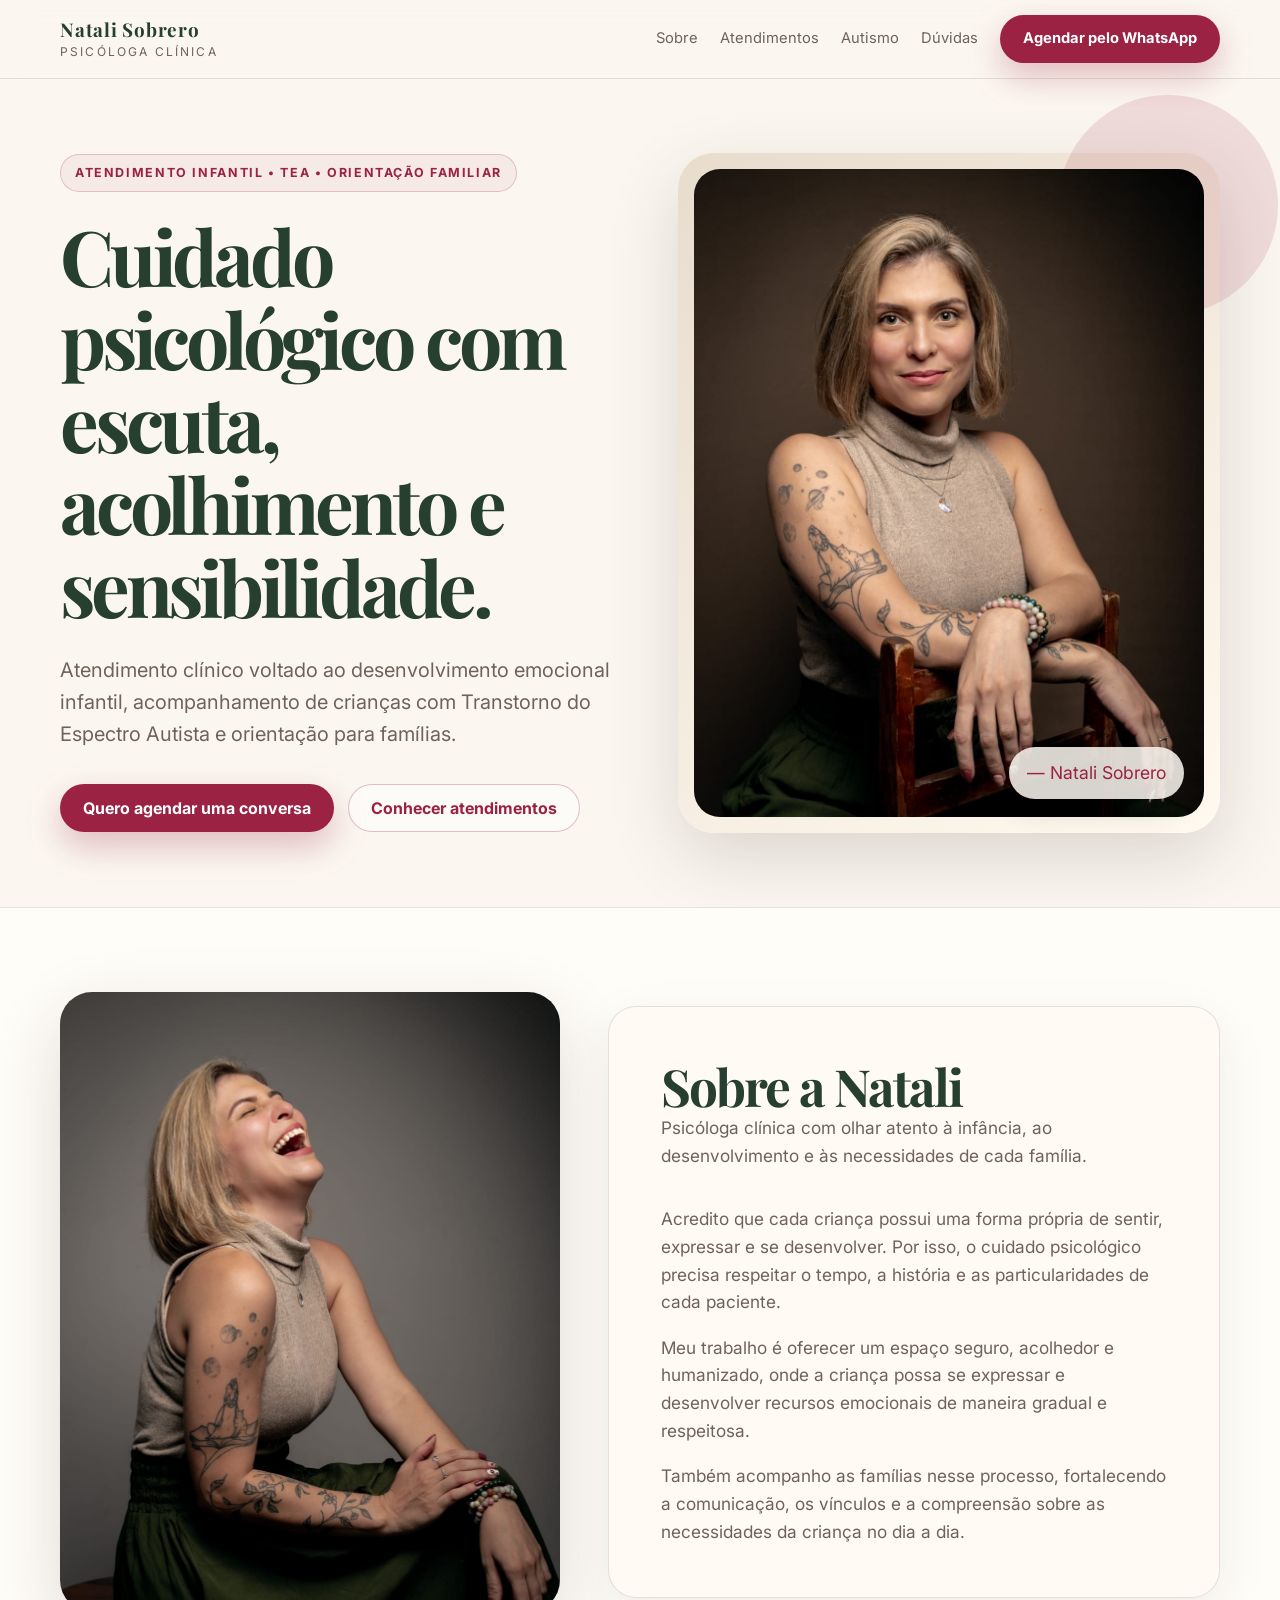
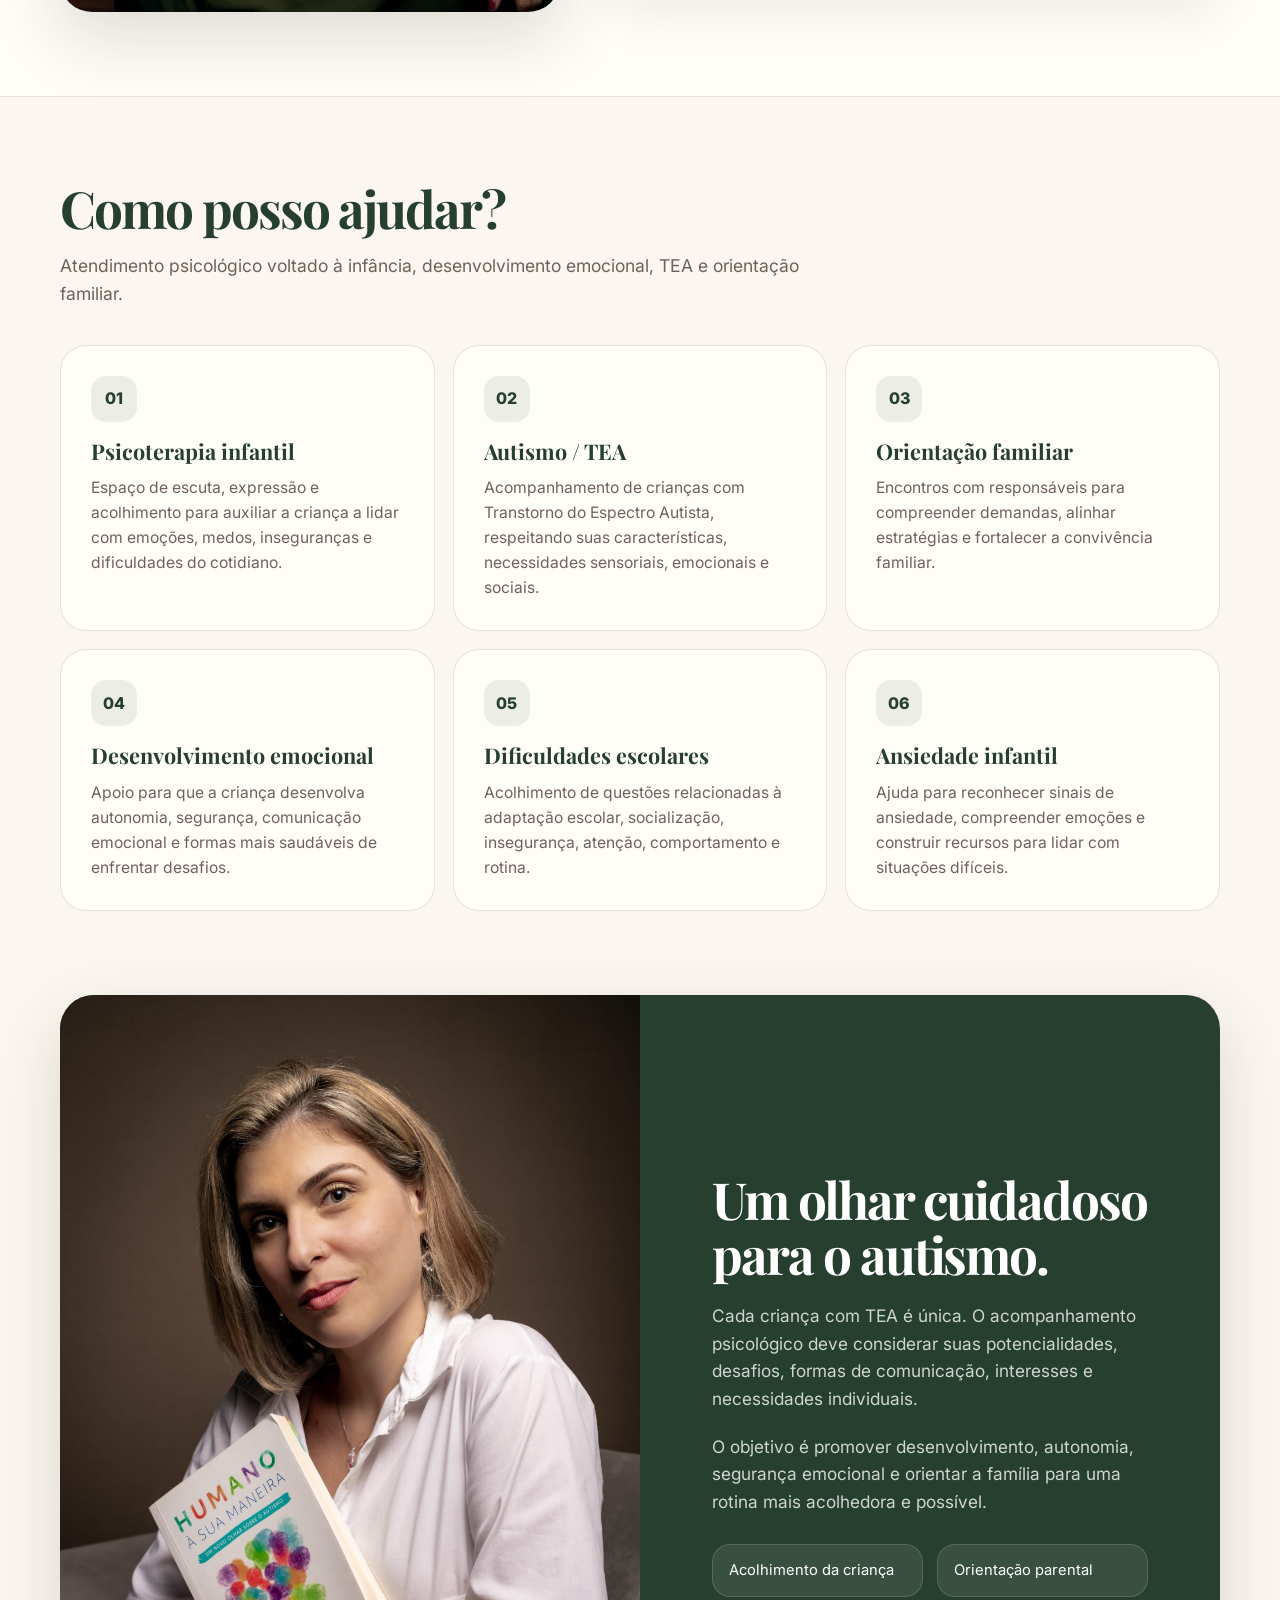
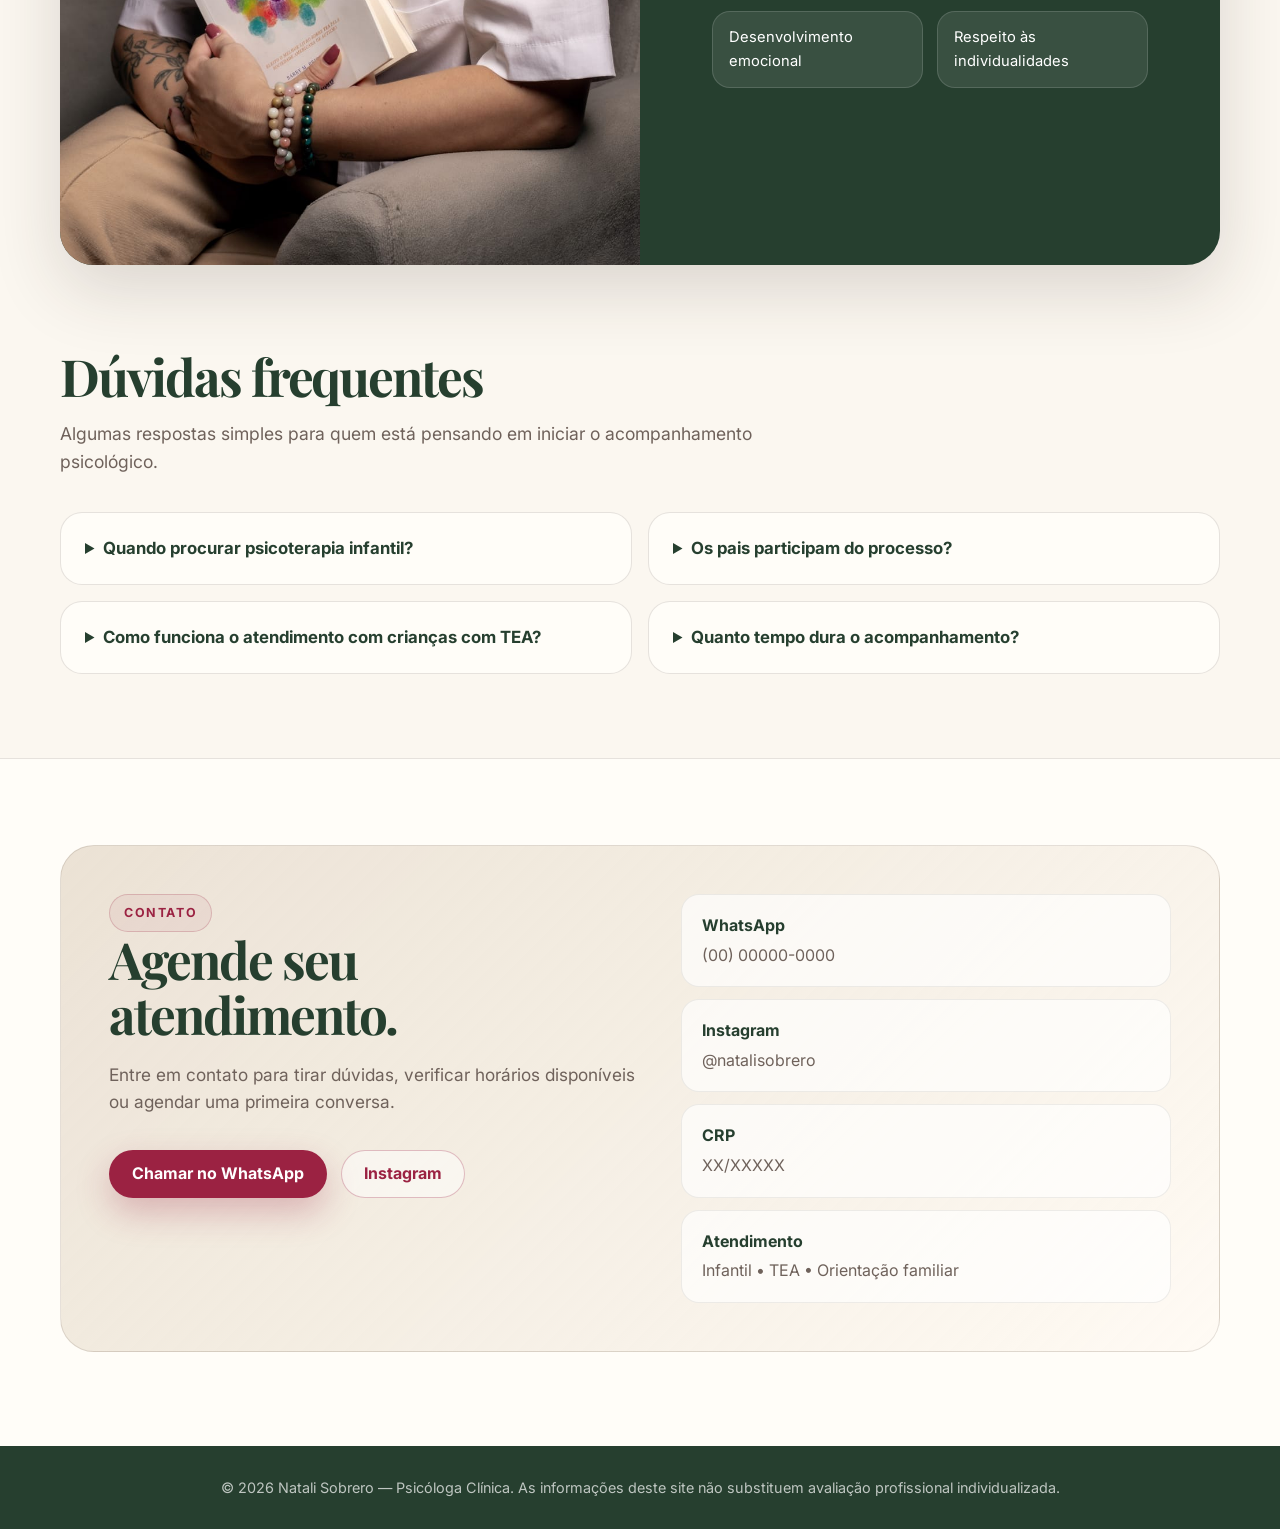
==== index.html @ 7ad9ef3b "Primeira versão do site Natali" ====
<!DOCTYPE html>
<html lang="pt-BR">
<head>
  <meta charset="UTF-8" />
  <meta name="viewport" content="width=device-width, initial-scale=1.0" />
  <meta name="description" content="Natali Sobrero, psicóloga clínica com atendimento infantil, acolhimento a crianças com TEA e orientação familiar." />
  <title>Natali Sobrero | Psicóloga Clínica</title>
  <link rel="preconnect" href="https://fonts.googleapis.com">
  <link rel="preconnect" href="https://fonts.gstatic.com" crossorigin>
  <link href="https://fonts.googleapis.com/css2?family=Playfair+Display:wght@600;700&family=Inter:wght@400;500;600;700&display=swap" rel="stylesheet">
  <style>
    :root {
      --bg: #fbf7f0;
      --paper: #fffaf3;
      --text: #30251f;
      --muted: #6f625b;
      --green: #263f2f;
      --green-2: #3f6049;
      --sand: #ded0bd;
      --rose: #9b2242;
      --rose-dark: #78172f;
      --line: rgba(48, 37, 31, 0.12);
      --shadow: 0 24px 70px rgba(48, 37, 31, 0.16);
      --radius: 28px;
      --max: 1160px;
    }

    * {
      box-sizing: border-box;
    }

    html {
      scroll-behavior: smooth;
    }

    body {
      margin: 0;
      font-family:'Inter',-apple-system,BlinkMacSystemFont,'Segoe UI',Roboto,'Helvetica Neue',Arial,sans-serif;
      background: var(--bg);
      color: var(--text);
      line-height: 1.6;
    }

    a {
      color: inherit;
      text-decoration: none;
    }

    h1,h2,h3,.brand strong{
      font-family:'Playfair Display', Georgia, serif;
    }

    img {
      display: block;
      max-width: 100%;
    }

    .container {
      width: min(var(--max), calc(100% - 40px));
      margin: 0 auto;
    }

    .topbar {
      position: sticky;
      top: 0;
      z-index: 50;
      background: rgba(251, 247, 240, 0.88);
      backdrop-filter: blur(16px);
      border-bottom: 1px solid var(--line);
    }

    .nav {
      height: 78px;
      display: flex;
      align-items: center;
      justify-content: space-between;
      gap: 24px;
    }

    .brand {
      display: flex;
      flex-direction: column;
      line-height: 1.1;
    }

    .brand strong {
      font-size: 1.18rem;
      letter-spacing: 0.04em;
      color: var(--green);
    }

    .brand span {
      margin-top: 5px;
      font-family: inherit;
      font-size: 0.75rem;
      text-transform: uppercase;
      letter-spacing: 0.18em;
      color: var(--muted);
    }

    .menu {
      display: flex;
      align-items: center;
      gap: 22px;
      font-family: inherit;
      font-size: 0.92rem;
      color: var(--muted);
    }

    .menu a:hover {
      color: var(--rose);
    }

    .btn {
      display: inline-flex;
      align-items: center;
      justify-content: center;
      gap: 10px;
      min-height: 48px;
      padding: 0 22px;
      border-radius: 999px;
      border: 1px solid transparent;
      font-family: inherit;
      font-weight: 700;
      cursor: pointer;
      transition: 0.2s ease;
    }

    .btn-primary {
      background: var(--rose);
      color: #fff;
      box-shadow: 0 14px 34px rgba(155, 34, 66, 0.28);
    }

    .btn-primary:hover {
      background: var(--rose-dark);
      transform: translateY(-1px);
    }

    .btn-outline {
      border-color: rgba(155, 34, 66, 0.28);
      color: var(--rose);
      background: rgba(255, 255, 255, 0.48);
    }

    .hero {
      padding: 74px 0 74px;
      overflow: hidden;
    }

    .hero-grid {
      display: grid;
      grid-template-columns: 1.02fr 0.98fr;
      align-items: center;
      gap: 54px;
    }

    .eyebrow {
      display: inline-flex;
      padding: 8px 14px;
      border: 1px solid rgba(155, 34, 66, 0.22);
      border-radius: 999px;
      background: rgba(155, 34, 66, 0.06);
      color: var(--rose);
      font-family: inherit;
      font-size: 0.78rem;
      font-weight: 700;
      letter-spacing: 0.13em;
      text-transform: uppercase;
    }

    h1, h2, h3 {
      margin: 0;
      line-height: 1.08;
      color: var(--green);
    }

    h1 {
      margin-top: 22px;
      font-size: clamp(2.6rem, 6vw, 5.6rem);
      letter-spacing: -0.055em;
    }

    .hero p {
      margin: 26px 0 0;
      max-width: 610px;
      font-size: clamp(1.05rem, 2vw, 1.25rem);
      color: var(--muted);
    }

    .hero-actions {
      display: flex;
      flex-wrap: wrap;
      gap: 14px;
      margin-top: 34px;
    }

    .hero-card {
      position: relative;
      border-radius: 36px;
      background: linear-gradient(145deg, #e8dccd, #fff9ef);
      padding: 16px;
      box-shadow: var(--shadow);
    }

    .hero-card::before {
      content: '';
      position: absolute;
      width: 220px;
      height: 220px;
      right: -58px;
      top: -58px;
      border-radius: 50%;
      background: rgba(155, 34, 66, 0.13);
      z-index: 0;
    }

    .hero-card img {
      position: relative;
      z-index: 1;
      width: 100%;
      height: min(660px, 72vh);
      object-fit: cover;
      object-position: center 22%;
      border-radius: 26px;
    }

    .signature {
      position: absolute;
      z-index: 2;
      right: 36px;
      bottom: 34px;
      padding: 12px 18px;
      border-radius: 999px;
      background: rgba(251, 247, 240, 0.86);
      color: var(--rose);
      font-size: 1.1rem;
      box-shadow: 0 10px 28px rgba(0, 0, 0, 0.16);
    }

    section {
      padding: 84px 0;
    }

    .section-title {
      max-width: 760px;
      margin-bottom: 36px;
    }

    .section-title h2 {
      font-size: clamp(2rem, 4vw, 3.6rem);
      letter-spacing: -0.04em;
    }

    .section-title p {
      margin: 16px 0 0;
      color: var(--muted);
      font-size: 1.1rem;
    }

    .about {
      background: #fffdf8;
      border-top: 1px solid var(--line);
      border-bottom: 1px solid var(--line);
    }

    .about-grid {
      display: grid;
      grid-template-columns: 0.9fr 1.1fr;
      gap: 48px;
      align-items: center;
    }

    .about-photo {
      border-radius: 32px;
      overflow: hidden;
      box-shadow: var(--shadow);
    }

    .about-photo img {
      width: 100%;
      height: 620px;
      object-fit: cover;
      object-position: center 20%;
    }

    .text-card {
      background: var(--paper);
      border: 1px solid var(--line);
      border-radius: var(--radius);
      padding: clamp(28px, 5vw, 52px);
      box-shadow: 0 16px 50px rgba(48, 37, 31, 0.08);
    }

    .text-card p {
      margin: 0 0 18px;
      color: var(--muted);
      font-size: 1.08rem;
    }

    .text-card p:last-child {
      margin-bottom: 0;
    }

    .services-grid {
      display: grid;
      grid-template-columns: repeat(3, 1fr);
      gap: 18px;
    }

    .service-card {
      padding: 30px;
      border-radius: 26px;
      background: #fffdf8;
      border: 1px solid var(--line);
      transition: 0.2s ease;
    }

    .service-card:hover {
      transform: translateY(-4px);
      box-shadow: 0 18px 40px rgba(48, 37, 31, 0.10);
    }

    .service-card .icon {
      width: 46px;
      height: 46px;
      border-radius: 15px;
      display: grid;
      place-items: center;
      background: rgba(63, 96, 73, 0.10);
      color: var(--green);
      font-family: inherit;
      font-weight: 800;
      margin-bottom: 18px;
    }

    .service-card h3 {
      font-size: 1.35rem;
      margin-bottom: 12px;
    }

    .service-card p {
      margin: 0;
      color: var(--muted);
      font-size: 0.98rem;
    }

    .banner {
      padding: 0;
    }

    .banner-inner {
      display: grid;
      grid-template-columns: 1fr 1fr;
      min-height: 560px;
      border-radius: 34px;
      overflow: hidden;
      background: var(--green);
      color: #fff;
      box-shadow: var(--shadow);
    }

    .banner-img img {
      width: 100%;
      height: 100%;
      object-fit: cover;
      object-position: center;
    }

    .banner-content {
      padding: clamp(34px, 6vw, 72px);
      display: flex;
      flex-direction: column;
      justify-content: center;
    }

    .banner-content h2 {
      color: #fff;
      font-size: clamp(2rem, 4vw, 3.3rem);
      letter-spacing: -0.04em;
    }

    .banner-content p {
      margin: 20px 0 0;
      color: rgba(255, 255, 255, 0.78);
      font-size: 1.08rem;
    }

    .topics {
      display: grid;
      grid-template-columns: repeat(2, 1fr);
      gap: 14px;
      margin-top: 28px;
    }

    .topic {
      padding: 14px 16px;
      border-radius: 18px;
      background: rgba(255, 255, 255, 0.09);
      border: 1px solid rgba(255, 255, 255, 0.14);
      font-family: inherit;
      font-size: 0.92rem;
    }

    .faq-grid {
      display: grid;
      grid-template-columns: repeat(2, 1fr);
      gap: 16px;
    }

    details {
      background: #fffdf8;
      border: 1px solid var(--line);
      border-radius: 22px;
      padding: 22px 24px;
    }

    summary {
      cursor: pointer;
      font-weight: 700;
      color: var(--green);
      font-size: 1.05rem;
    }

    details p {
      margin: 14px 0 0;
      color: var(--muted);
    }

    .contact {
      padding: 86px 0 94px;
      background: #fffdf8;
      border-top: 1px solid var(--line);
    }

    .contact-box {
      display: grid;
      grid-template-columns: 1fr 0.9fr;
      gap: 28px;
      align-items: stretch;
      padding: clamp(26px, 5vw, 48px);
      border-radius: 34px;
      background: linear-gradient(135deg, rgba(222, 208, 189, 0.6), rgba(255, 250, 243, 0.9));
      border: 1px solid var(--line);
    }

    .contact-box h2 {
      font-size: clamp(2rem, 4vw, 3.4rem);
      letter-spacing: -0.04em;
    }

    .contact-box p {
      margin: 18px 0 0;
      color: var(--muted);
      font-size: 1.08rem;
    }

    .contact-info {
      display: grid;
      gap: 12px;
      align-content: center;
    }

    .info-line {
      padding: 18px 20px;
      border-radius: 18px;
      background: rgba(255, 255, 255, 0.65);
      border: 1px solid rgba(48, 37, 31, 0.08);
      font-family: inherit;
      color: var(--muted);
    }

    .info-line strong {
      display: block;
      color: var(--green);
      margin-bottom: 4px;
    }

    footer {
      padding: 30px 0;
      background: var(--green);
      color: rgba(255, 255, 255, 0.7);
      font-family: inherit;
      font-size: 0.9rem;
      text-align: center;
    }

    .mobile-toggle {
      display: none;
      width: 44px;
      height: 44px;
      border-radius: 14px;
      border: 1px solid var(--line);
      background: #fffdf8;
      color: var(--green);
      font-size: 1.4rem;
    }

    @media (max-width: 920px) {
      .mobile-toggle {
        display: inline-grid;
        place-items: center;
      }

      .menu {
        position: absolute;
        left: 20px;
        right: 20px;
        top: 88px;
        display: none;
        flex-direction: column;
        align-items: stretch;
        padding: 18px;
        border-radius: 22px;
        background: #fffdf8;
        box-shadow: var(--shadow);
        border: 1px solid var(--line);
      }

      .menu.open {
        display: flex;
      }

      .hero-grid,
      .about-grid,
      .banner-inner,
      .contact-box {
        grid-template-columns: 1fr;
      }

      .hero {
        padding-top: 46px;
      }

      .hero-card img,
      .about-photo img {
        height: auto;
        max-height: none;
      }

      .services-grid {
        grid-template-columns: 1fr 1fr;
      }
    }

    @media (max-width: 640px) {
      .container {
        width: min(100% - 28px, var(--max));
      }

      .nav {
        height: 70px;
      }

      .brand strong {
        font-size: 1rem;
      }

      .hero-actions,
      .btn {
        width: 100%;
      }

      .services-grid,
      .faq-grid,
      .topics {
        grid-template-columns: 1fr;
      }

      section {
        padding: 62px 0;
      }

      .signature {
        right: 20px;
        bottom: 20px;
        font-size: 0.95rem;
      }
    }
  </style>
</head>
<body>
  <header class="topbar">
    <div class="container nav">
      <a href="#inicio" class="brand" aria-label="Página inicial">
        <strong>Natali Sobrero</strong>
        <span>Psicóloga Clínica</span>
      </a>

      <button class="mobile-toggle" type="button" aria-label="Abrir menu" onclick="toggleMenu()">☰</button>

      <nav class="menu" id="menu">
        <a href="#sobre">Sobre</a>
        <a href="#atendimentos">Atendimentos</a>
        <a href="#autismo">Autismo</a>
        <a href="#duvidas">Dúvidas</a>
        <a class="btn btn-primary" href="https://wa.me/5500000000000" target="_blank" rel="noopener">Agendar pelo WhatsApp</a>
      </nav>
    </div>
  </header>

  <main id="inicio">
    <section class="hero">
      <div class="container hero-grid">
        <div>
          <span class="eyebrow">Atendimento infantil • TEA • Orientação familiar</span>
          <h1>Cuidado psicológico com escuta, acolhimento e sensibilidade.</h1>
          <p>
            Atendimento clínico voltado ao desenvolvimento emocional infantil, acompanhamento de crianças com Transtorno do Espectro Autista e orientação para famílias.
          </p>
          <div class="hero-actions">
            <a class="btn btn-primary" href="https://wa.me/5500000000000" target="_blank" rel="noopener">Quero agendar uma conversa</a>
            <a class="btn btn-outline" href="#atendimentos">Conhecer atendimentos</a>
          </div>
        </div>

        <div class="hero-card">
          <img src="assets/natali-principal.jpeg" alt="Psicóloga Natali Sobrero" />
          <div class="signature">— Natali Sobrero</div>
        </div>
      </div>
    </section>

    <section class="about" id="sobre">
      <div class="container about-grid">
        <div class="about-photo">
          <img src="assets/natali-sorrindo.jpeg" alt="Natali Sobrero em ensaio profissional" />
        </div>

        <div class="text-card">
          <div class="section-title">
            <h2>Sobre a Natali</h2>
            <p>Psicóloga clínica com olhar atento à infância, ao desenvolvimento e às necessidades de cada família.</p>
          </div>
          <p>
            Acredito que cada criança possui uma forma própria de sentir, expressar e se desenvolver. Por isso, o cuidado psicológico precisa respeitar o tempo, a história e as particularidades de cada paciente.
          </p>
          <p>
            Meu trabalho é oferecer um espaço seguro, acolhedor e humanizado, onde a criança possa se expressar e desenvolver recursos emocionais de maneira gradual e respeitosa.
          </p>
          <p>
            Também acompanho as famílias nesse processo, fortalecendo a comunicação, os vínculos e a compreensão sobre as necessidades da criança no dia a dia.
          </p>
        </div>
      </div>
    </section>

    <section id="atendimentos">
      <div class="container">
        <div class="section-title">
          <h2>Como posso ajudar?</h2>
          <p>Atendimento psicológico voltado à infância, desenvolvimento emocional, TEA e orientação familiar.</p>
        </div>

        <div class="services-grid">
          <article class="service-card">
            <div class="icon">01</div>
            <h3>Psicoterapia infantil</h3>
            <p>Espaço de escuta, expressão e acolhimento para auxiliar a criança a lidar com emoções, medos, inseguranças e dificuldades do cotidiano.</p>
          </article>

          <article class="service-card">
            <div class="icon">02</div>
            <h3>Autismo / TEA</h3>
            <p>Acompanhamento de crianças com Transtorno do Espectro Autista, respeitando suas características, necessidades sensoriais, emocionais e sociais.</p>
          </article>

          <article class="service-card">
            <div class="icon">03</div>
            <h3>Orientação familiar</h3>
            <p>Encontros com responsáveis para compreender demandas, alinhar estratégias e fortalecer a convivência familiar.</p>
          </article>

          <article class="service-card">
            <div class="icon">04</div>
            <h3>Desenvolvimento emocional</h3>
            <p>Apoio para que a criança desenvolva autonomia, segurança, comunicação emocional e formas mais saudáveis de enfrentar desafios.</p>
          </article>

          <article class="service-card">
            <div class="icon">05</div>
            <h3>Dificuldades escolares</h3>
            <p>Acolhimento de questões relacionadas à adaptação escolar, socialização, insegurança, atenção, comportamento e rotina.</p>
          </article>

          <article class="service-card">
            <div class="icon">06</div>
            <h3>Ansiedade infantil</h3>
            <p>Ajuda para reconhecer sinais de ansiedade, compreender emoções e construir recursos para lidar com situações difíceis.</p>
          </article>
        </div>
      </div>
    </section>

    <section class="banner" id="autismo">
      <div class="container">
        <div class="banner-inner">
          <div class="banner-img">
            <img src="assets/natali-autismo.jpeg" alt="Natali Sobrero com livro sobre autismo" />
          </div>
          <div class="banner-content">
            <h2>Um olhar cuidadoso para o autismo.</h2>
            <p>
              Cada criança com TEA é única. O acompanhamento psicológico deve considerar suas potencialidades, desafios, formas de comunicação, interesses e necessidades individuais.
            </p>
            <p>
              O objetivo é promover desenvolvimento, autonomia, segurança emocional e orientar a família para uma rotina mais acolhedora e possível.
            </p>
            <div class="topics">
              <div class="topic">Acolhimento da criança</div>
              <div class="topic">Orientação parental</div>
              <div class="topic">Desenvolvimento emocional</div>
              <div class="topic">Respeito às individualidades</div>
            </div>
          </div>
        </div>
      </div>
    </section>

    <section id="duvidas">
      <div class="container">
        <div class="section-title">
          <h2>Dúvidas frequentes</h2>
          <p>Algumas respostas simples para quem está pensando em iniciar o acompanhamento psicológico.</p>
        </div>

        <div class="faq-grid">
          <details>
            <summary>Quando procurar psicoterapia infantil?</summary>
            <p>Quando a criança apresenta sofrimento emocional, mudanças importantes de comportamento, dificuldades de adaptação, ansiedade, insegurança, problemas escolares ou desafios na socialização.</p>
          </details>

          <details>
            <summary>Os pais participam do processo?</summary>
            <p>Sim. No atendimento infantil, a orientação aos responsáveis é parte importante do processo, pois ajuda a compreender melhor a criança e alinhar estratégias para o dia a dia.</p>
          </details>

          <details>
            <summary>Como funciona o atendimento com crianças com TEA?</summary>
            <p>O acompanhamento considera as características de cada criança, buscando acolher suas necessidades, favorecer o desenvolvimento e orientar a família de forma respeitosa.</p>
          </details>

          <details>
            <summary>Quanto tempo dura o acompanhamento?</summary>
            <p>Depende da demanda, da idade da criança, dos objetivos terapêuticos e da evolução ao longo do processo. Essa avaliação é feita de forma individualizada.</p>
          </details>
        </div>
      </div>
    </section>

    <section class="contact" id="contato">
      <div class="container contact-box">
        <div>
          <span class="eyebrow">Contato</span>
          <h2>Agende seu atendimento.</h2>
          <p>
            Entre em contato para tirar dúvidas, verificar horários disponíveis ou agendar uma primeira conversa.
          </p>
          <div class="hero-actions">
            <a class="btn btn-primary" href="https://wa.me/5500000000000" target="_blank" rel="noopener">Chamar no WhatsApp</a>
            <a class="btn btn-outline" href="https://www.instagram.com/" target="_blank" rel="noopener">Instagram</a>
          </div>
        </div>

        <div class="contact-info">
          <div class="info-line">
            <strong>WhatsApp</strong>
            (00) 00000-0000
          </div>
          <div class="info-line">
            <strong>Instagram</strong>
            @natalisobrero
          </div>
          <div class="info-line">
            <strong>CRP</strong>
            XX/XXXXX
          </div>
          <div class="info-line">
            <strong>Atendimento</strong>
            Infantil • TEA • Orientação familiar
          </div>
        </div>
      </div>
    </section>
  </main>

  <footer>
    <div class="container">
      © <span id="year"></span> Natali Sobrero — Psicóloga Clínica. As informações deste site não substituem avaliação profissional individualizada.
    </div>
  </footer>

  <script>
    function toggleMenu() {
      document.getElementById('menu').classList.toggle('open');
    }

    document.getElementById('year').textContent = new Date().getFullYear();
  </script>
</body>
</html>
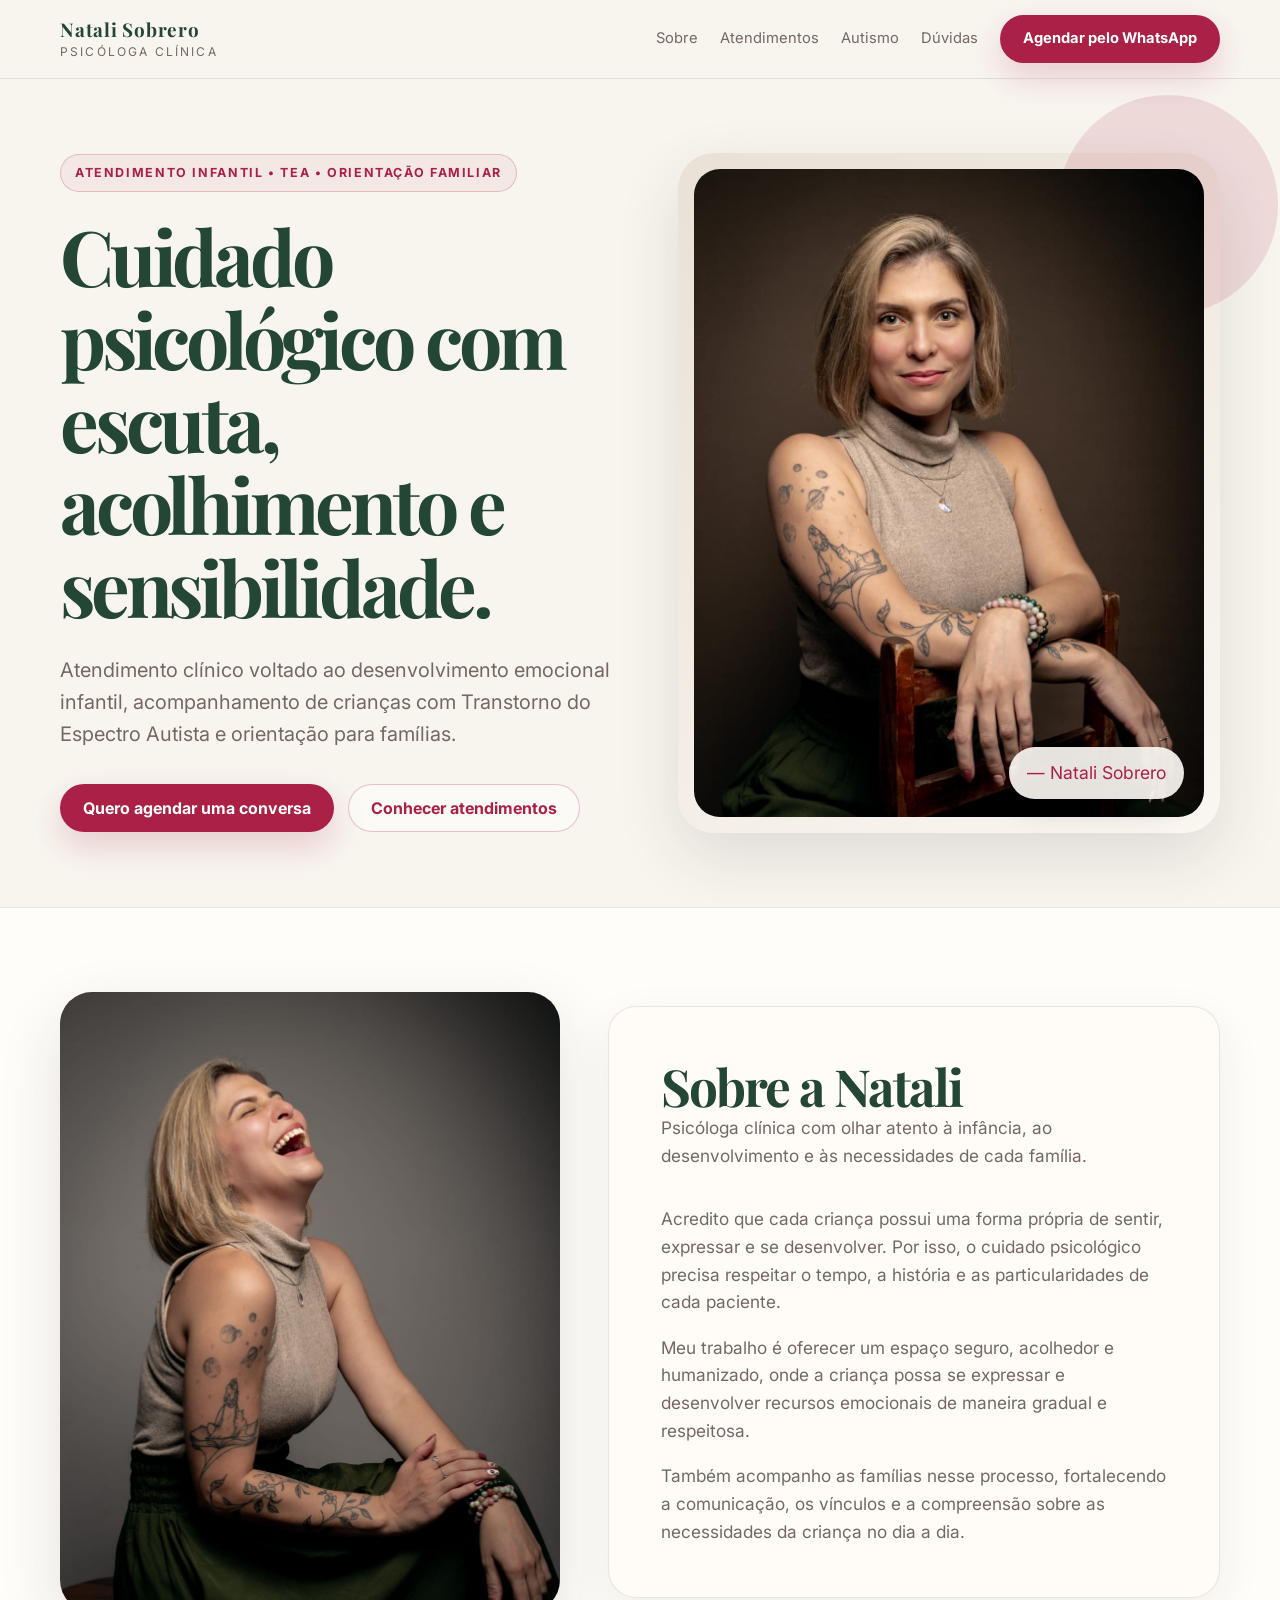
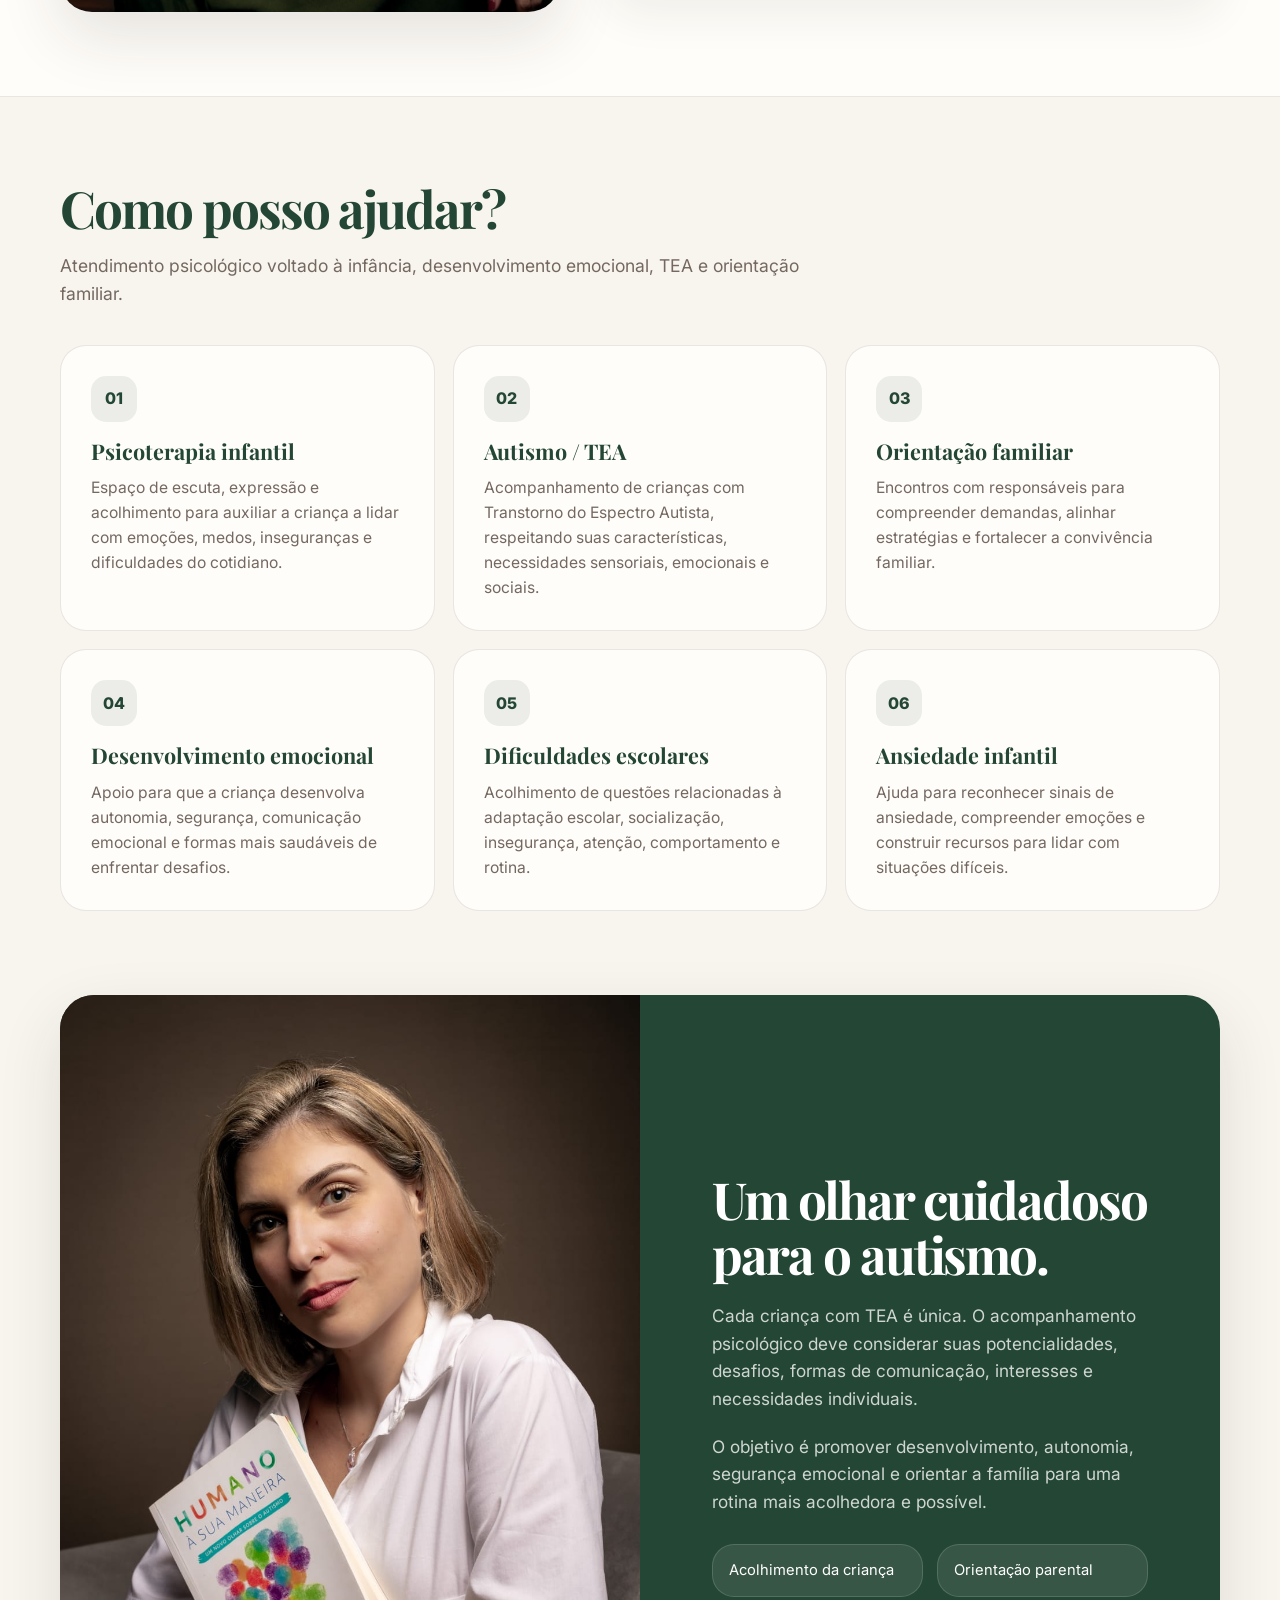
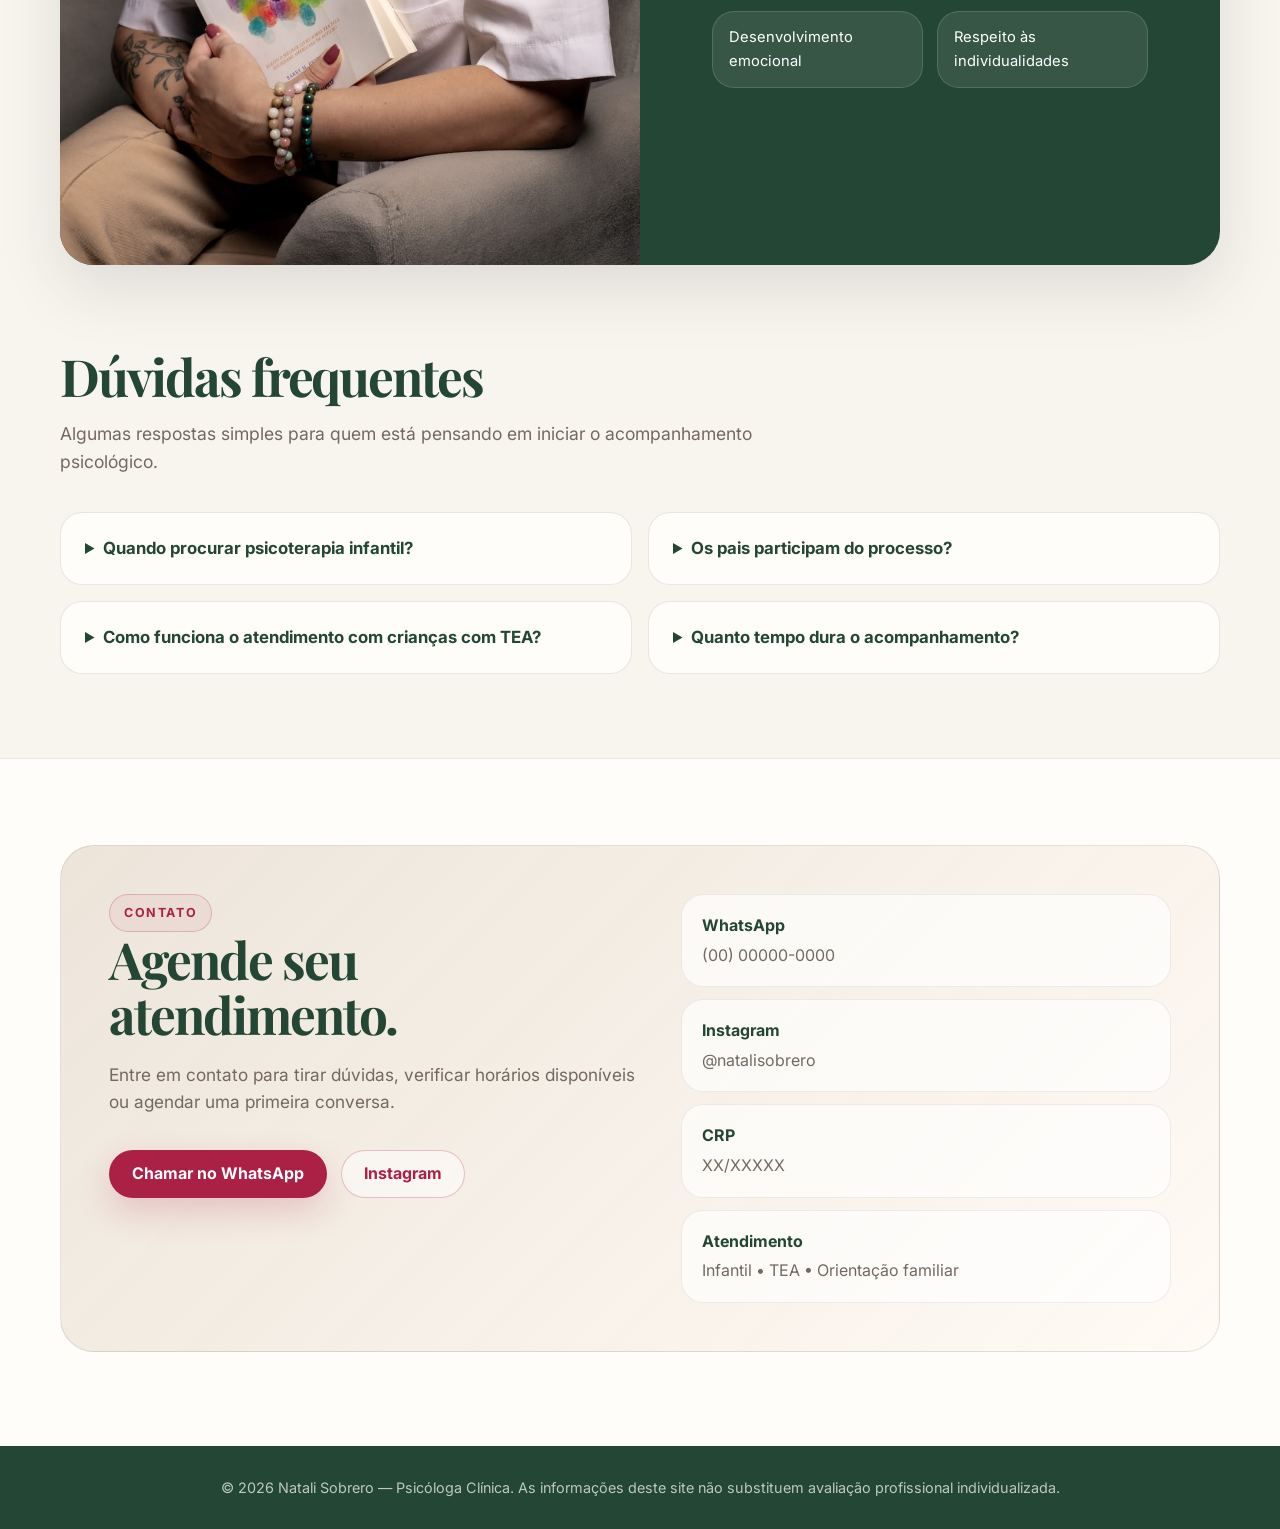
==== commit a6b01027: "..." ====
--- a/index.html
+++ b/index.html
@@ -10,17 +10,17 @@
   <link href="https://fonts.googleapis.com/css2?family=Playfair+Display:wght@600;700&family=Inter:wght@400;500;600;700&display=swap" rel="stylesheet">
   <style>
     :root {
-      --bg: #fbf7f0;
-      --paper: #fffaf3;
-      --text: #30251f;
-      --muted: #6f625b;
-      --green: #263f2f;
-      --green-2: #3f6049;
-      --sand: #ded0bd;
-      --rose: #9b2242;
-      --rose-dark: #78172f;
-      --line: rgba(48, 37, 31, 0.12);
-      --shadow: 0 24px 70px rgba(48, 37, 31, 0.16);
+      --bg: #F8F5EF;
+      --paper: #FFFCF8;
+      --text: #2E2926;
+      --muted: #746861;
+      --green: #244634;
+      --green-2: #667D6B;
+      --sand: #E6DDD1;
+      --rose: #AA2145;
+      --rose-dark: #861A37;
+      --line: rgba(46, 41, 38, 0.11);
+      --shadow: 0 24px 64px rgba(42, 36, 32, 0.12);
       --radius: 28px;
       --max: 1160px;
     }
@@ -33,7 +33,15 @@
       scroll-behavior: smooth;
     }
 
+::selection {
+      background: rgba(170, 33, 69, 0.18);
+      color: var(--green);
+    }
+
     body {
+      background-image:
+        radial-gradient(circle at 91% 13%, rgba(170, 33, 69, 0.065), transparent 24%),
+        radial-gradient(circle at 7% 72%, rgba(36, 70, 52, 0.045), transparent 28%);
       margin: 0;
       font-family:'Inter',-apple-system,BlinkMacSystemFont,'Segoe UI',Roboto,'Helvetica Neue',Arial,sans-serif;
       background: var(--bg);
@@ -64,7 +72,7 @@
       position: sticky;
       top: 0;
       z-index: 50;
-      background: rgba(251, 247, 240, 0.88);
+      background: rgba(248, 245, 239, 0.93);
       backdrop-filter: blur(16px);
       border-bottom: 1px solid var(--line);
     }
@@ -129,7 +137,7 @@
     .btn-primary {
       background: var(--rose);
       color: #fff;
-      box-shadow: 0 14px 34px rgba(155, 34, 66, 0.28);
+      box-shadow: 0 14px 34px rgba(170, 33, 69, 0.20);
     }
 
     .btn-primary:hover {
@@ -138,7 +146,7 @@
     }
 
     .btn-outline {
-      border-color: rgba(155, 34, 66, 0.28);
+      border-color: rgba(170, 33, 69, 0.26);
       color: var(--rose);
       background: rgba(255, 255, 255, 0.48);
     }
@@ -158,9 +166,9 @@
     .eyebrow {
       display: inline-flex;
       padding: 8px 14px;
-      border: 1px solid rgba(155, 34, 66, 0.22);
+      border: 1px solid rgba(170, 33, 69, 0.23);
       border-radius: 999px;
-      background: rgba(155, 34, 66, 0.06);
+      background: rgba(170, 33, 69, 0.06);
       color: var(--rose);
       font-family: inherit;
       font-size: 0.78rem;
@@ -198,7 +206,7 @@
     .hero-card {
       position: relative;
       border-radius: 36px;
-      background: linear-gradient(145deg, #e8dccd, #fff9ef);
+      background: linear-gradient(145deg, #E9E1D6, #FAF6F0);
       padding: 16px;
       box-shadow: var(--shadow);
     }
@@ -211,7 +219,7 @@
       right: -58px;
       top: -58px;
       border-radius: 50%;
-      background: rgba(155, 34, 66, 0.13);
+      background: rgba(170, 33, 69, 0.13);
       z-index: 0;
     }
 
@@ -232,7 +240,7 @@
       bottom: 34px;
       padding: 12px 18px;
       border-radius: 999px;
-      background: rgba(251, 247, 240, 0.86);
+      background: rgba(248, 245, 239, 0.93);
       color: var(--rose);
       font-size: 1.1rem;
       box-shadow: 0 10px 28px rgba(0, 0, 0, 0.16);
@@ -259,7 +267,7 @@
     }
 
     .about {
-      background: #fffdf8;
+      background: #FFFDF9;
       border-top: 1px solid var(--line);
       border-bottom: 1px solid var(--line);
     }
@@ -289,7 +297,7 @@
       border: 1px solid var(--line);
       border-radius: var(--radius);
       padding: clamp(28px, 5vw, 52px);
-      box-shadow: 0 16px 50px rgba(48, 37, 31, 0.08);
+      box-shadow: 0 16px 46px rgba(42, 36, 32, 0.07);
     }
 
     .text-card p {
@@ -311,14 +319,14 @@
     .service-card {
       padding: 30px;
       border-radius: 26px;
-      background: #fffdf8;
+      background: #FFFDF9;
       border: 1px solid var(--line);
       transition: 0.2s ease;
     }
 
     .service-card:hover {
       transform: translateY(-4px);
-      box-shadow: 0 18px 40px rgba(48, 37, 31, 0.10);
+      box-shadow: 0 18px 42px rgba(42, 36, 32, 0.10);
     }
 
     .service-card .icon {
@@ -327,7 +335,7 @@
       border-radius: 15px;
       display: grid;
       place-items: center;
-      background: rgba(63, 96, 73, 0.10);
+      background: rgba(102, 125, 107, 0.12);
       color: var(--green);
       font-family: inherit;
       font-weight: 800;
@@ -395,7 +403,7 @@
 
     .topic {
       padding: 14px 16px;
-      border-radius: 18px;
+      border-radius: 22px;
       background: rgba(255, 255, 255, 0.09);
       border: 1px solid rgba(255, 255, 255, 0.14);
       font-family: inherit;
@@ -409,7 +417,7 @@
     }
 
     details {
-      background: #fffdf8;
+      background: #FFFDF9;
       border: 1px solid var(--line);
       border-radius: 22px;
       padding: 22px 24px;
@@ -429,7 +437,7 @@
 
     .contact {
       padding: 86px 0 94px;
-      background: #fffdf8;
+      background: #FFFDF9;
       border-top: 1px solid var(--line);
     }
 
@@ -440,7 +448,7 @@
       align-items: stretch;
       padding: clamp(26px, 5vw, 48px);
       border-radius: 34px;
-      background: linear-gradient(135deg, rgba(222, 208, 189, 0.6), rgba(255, 250, 243, 0.9));
+      background: linear-gradient(135deg, rgba(235, 226, 214, 0.90), rgba(255, 250, 244, 0.95));
       border: 1px solid var(--line);
     }
 
@@ -463,9 +471,9 @@
 
     .info-line {
       padding: 18px 20px;
-      border-radius: 18px;
+      border-radius: 22px;
       background: rgba(255, 255, 255, 0.65);
-      border: 1px solid rgba(48, 37, 31, 0.08);
+      border: 1px solid rgba(46, 41, 38, 0.08);
       font-family: inherit;
       color: var(--muted);
     }
@@ -491,7 +499,7 @@
       height: 44px;
       border-radius: 14px;
       border: 1px solid var(--line);
-      background: #fffdf8;
+      background: #FFFDF9;
       color: var(--green);
       font-size: 1.4rem;
     }
@@ -512,7 +520,7 @@
         align-items: stretch;
         padding: 18px;
         border-radius: 22px;
-        background: #fffdf8;
+        background: #FFFDF9;
         box-shadow: var(--shadow);
         border: 1px solid var(--line);
       }
@@ -577,6 +585,16 @@
         font-size: 0.95rem;
       }
     }
+  
+    a, button {
+      transition: transform .22s ease, box-shadow .22s ease, background-color .22s ease, border-color .22s ease;
+    }
+
+    .btn-primary:hover,
+    .cta:hover {
+      transform: translateY(-2px);
+    }
+
   </style>
 </head>
 <body>
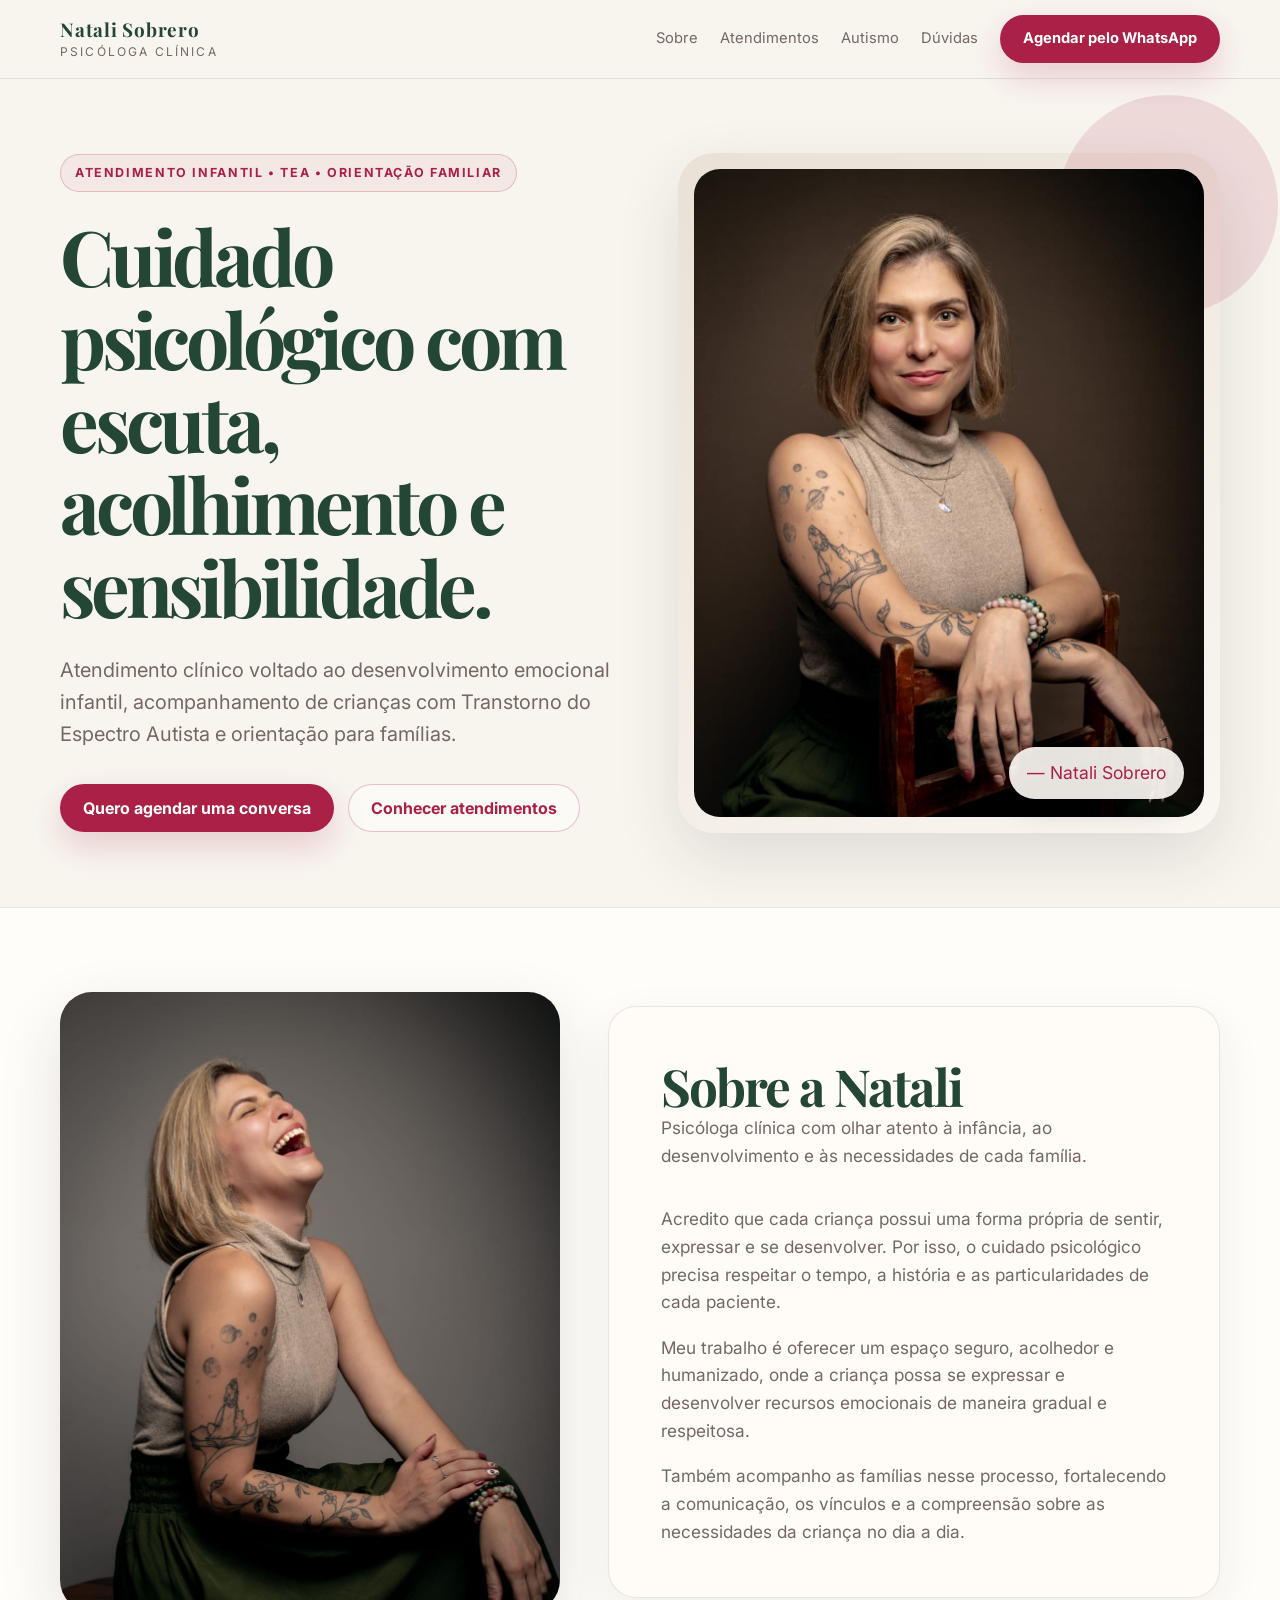
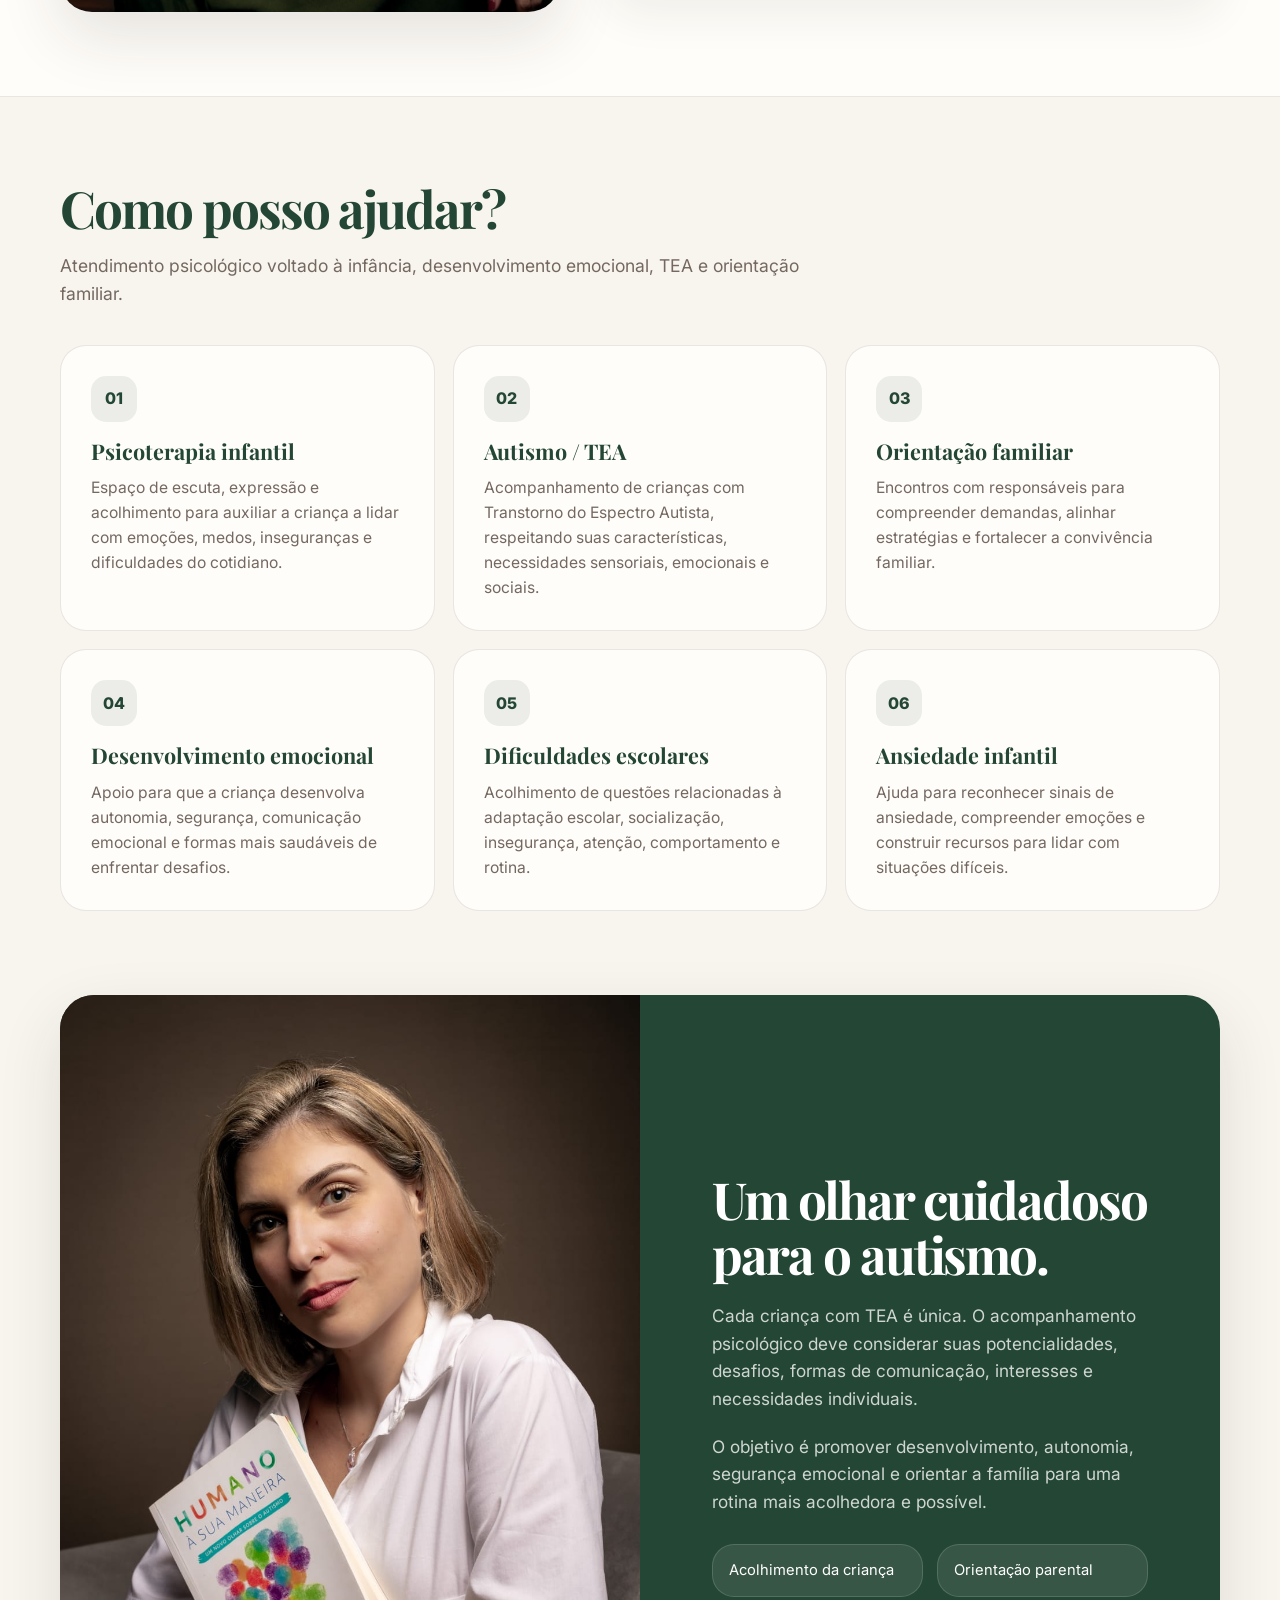
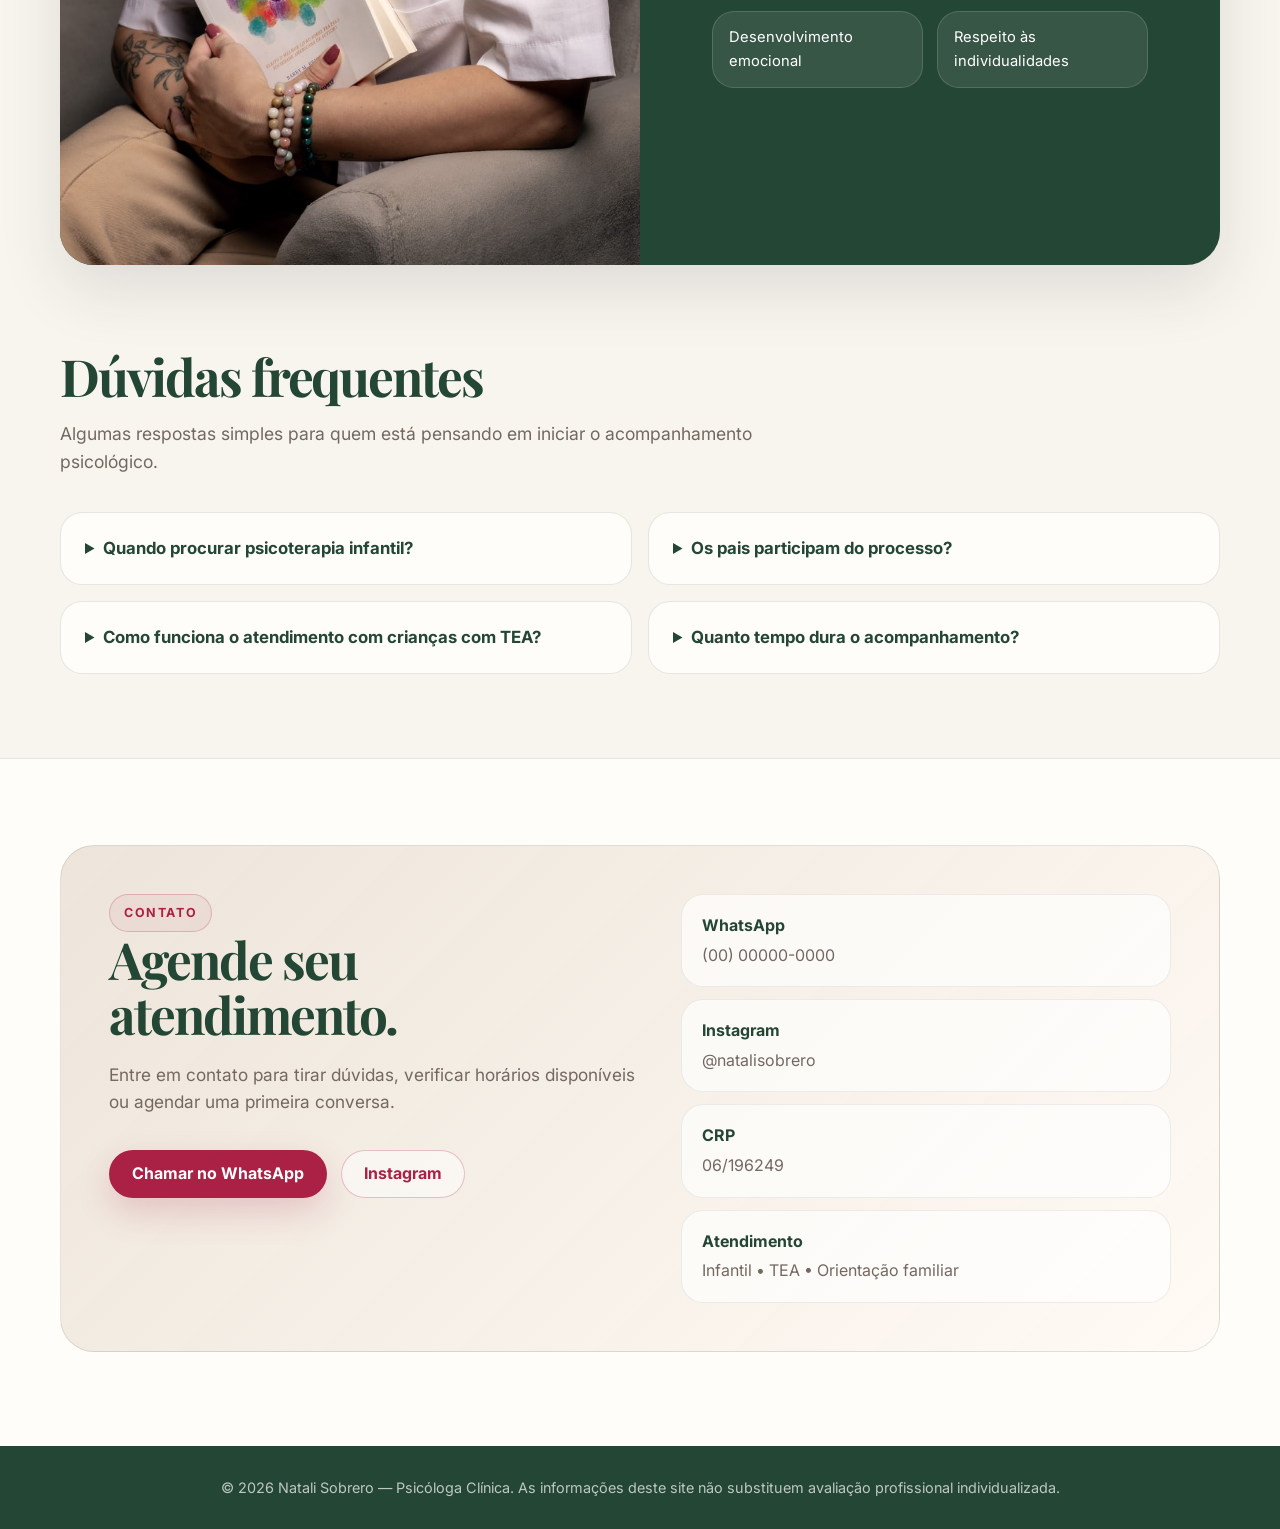
==== commit ff0db225: ".." ====
--- a/index.html
+++ b/index.html
@@ -791,7 +791,7 @@
           </div>
           <div class="info-line">
             <strong>CRP</strong>
-            XX/XXXXX
+            06/196249
           </div>
           <div class="info-line">
             <strong>Atendimento</strong>
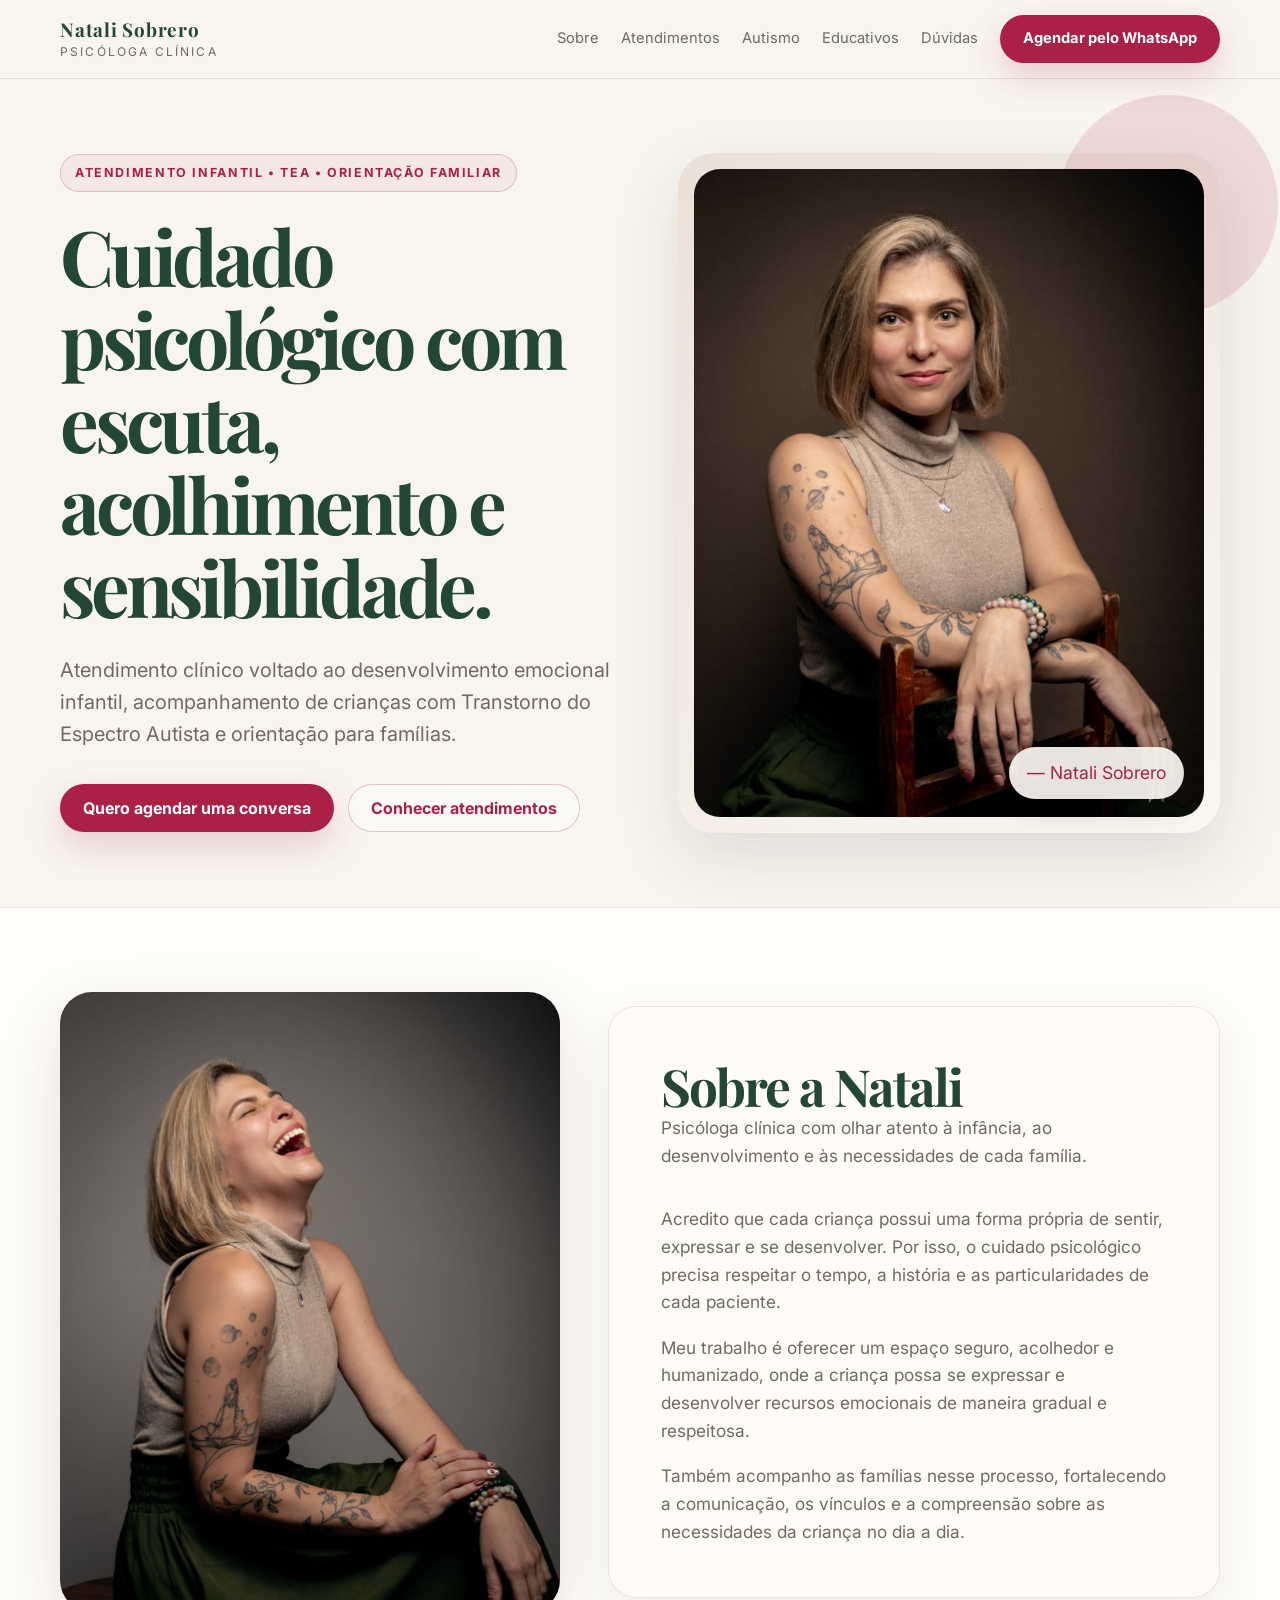
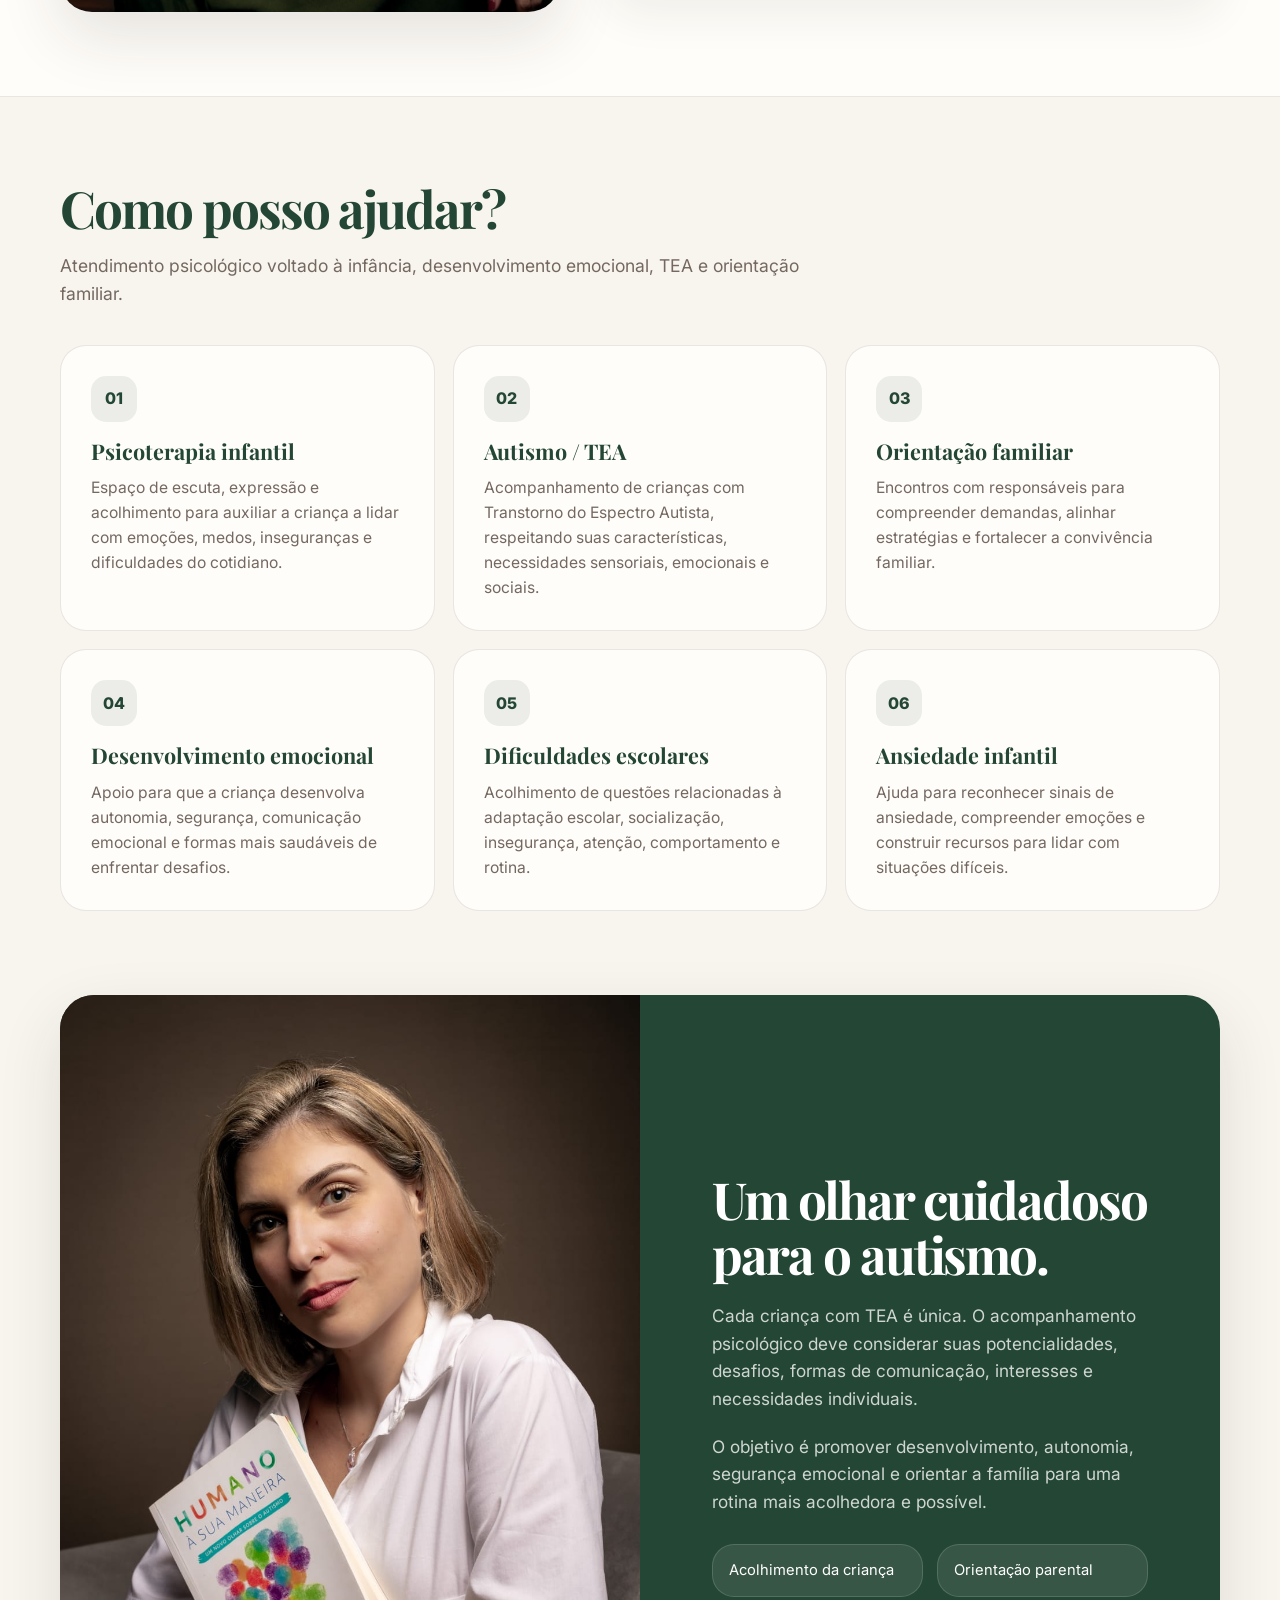
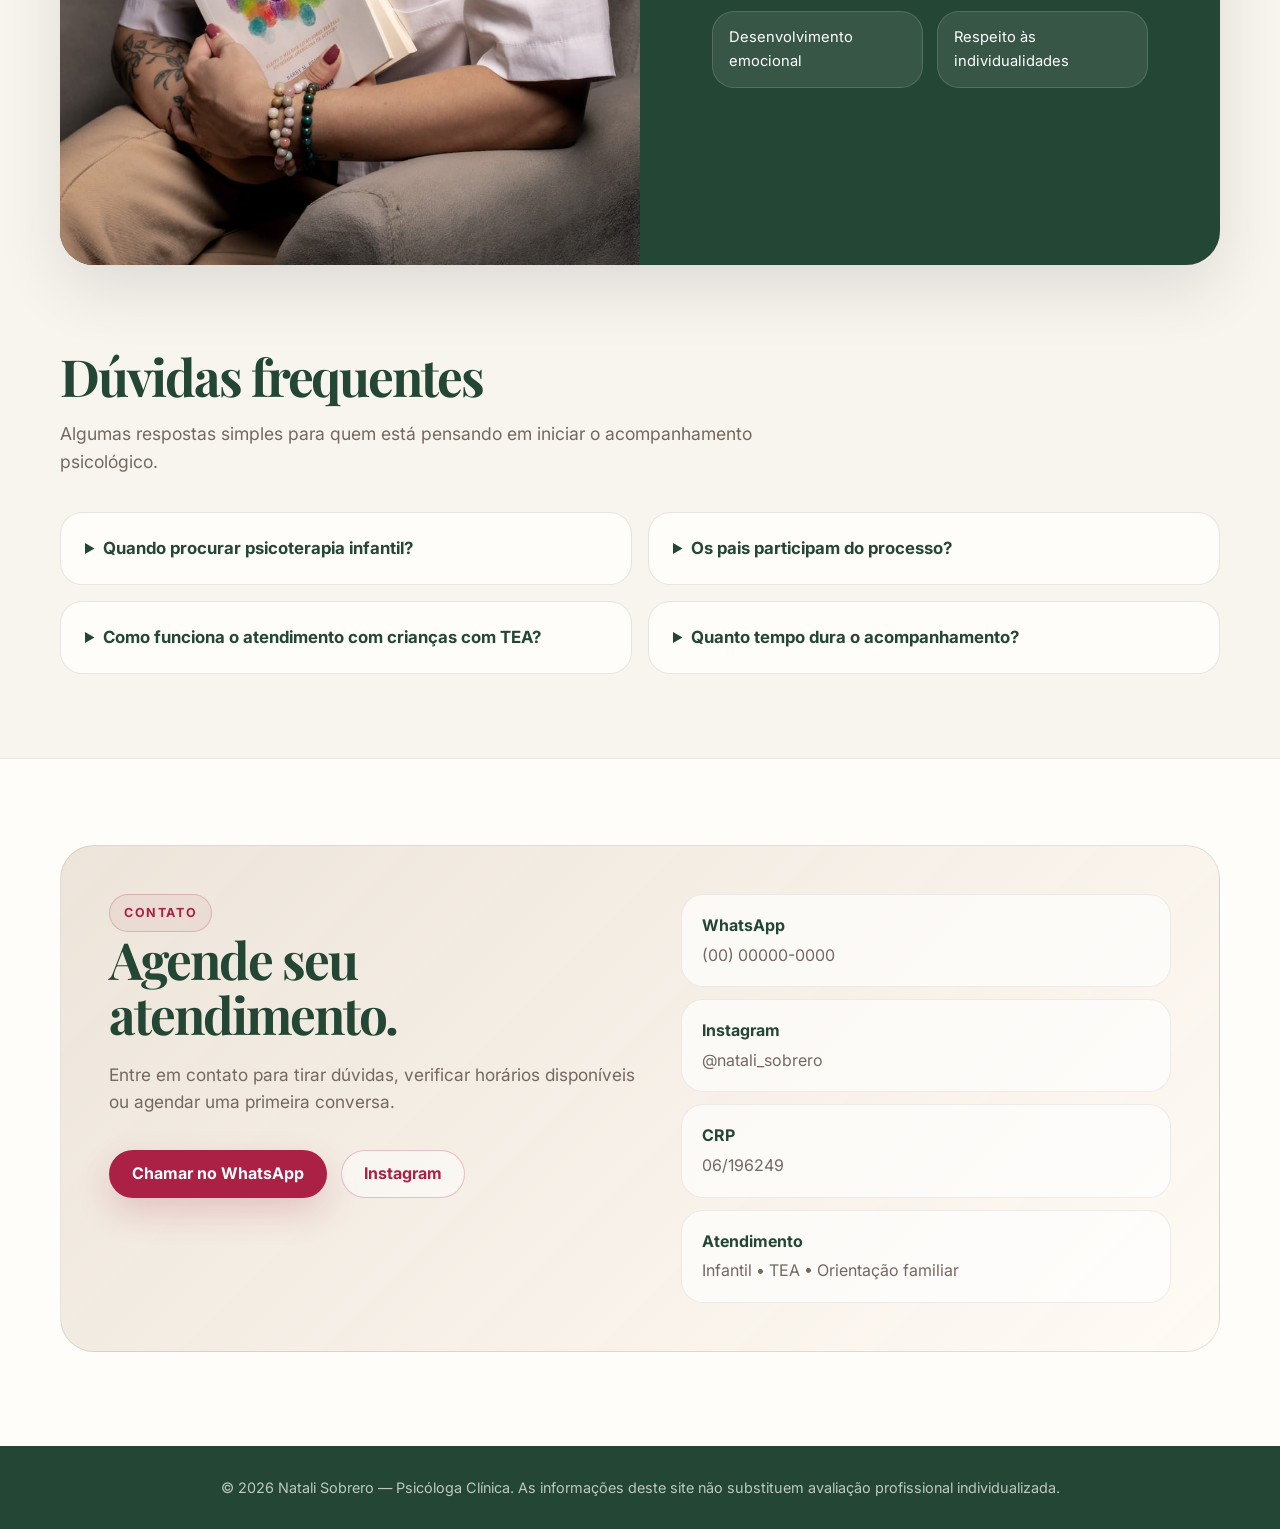
==== commit 6894bf08: "..." ====
--- a/index.html
+++ b/index.html
@@ -611,6 +611,7 @@
         <a href="#sobre">Sobre</a>
         <a href="#atendimentos">Atendimentos</a>
         <a href="#autismo">Autismo</a>
+        <a href="educativos/educativos.html">Educativos</a>
         <a href="#duvidas">Dúvidas</a>
         <a class="btn btn-primary" href="https://wa.me/5500000000000" target="_blank" rel="noopener">Agendar pelo WhatsApp</a>
       </nav>
@@ -787,7 +788,7 @@
           </div>
           <div class="info-line">
             <strong>Instagram</strong>
-            @natalisobrero
+            @natali_sobrero
           </div>
           <div class="info-line">
             <strong>CRP</strong>
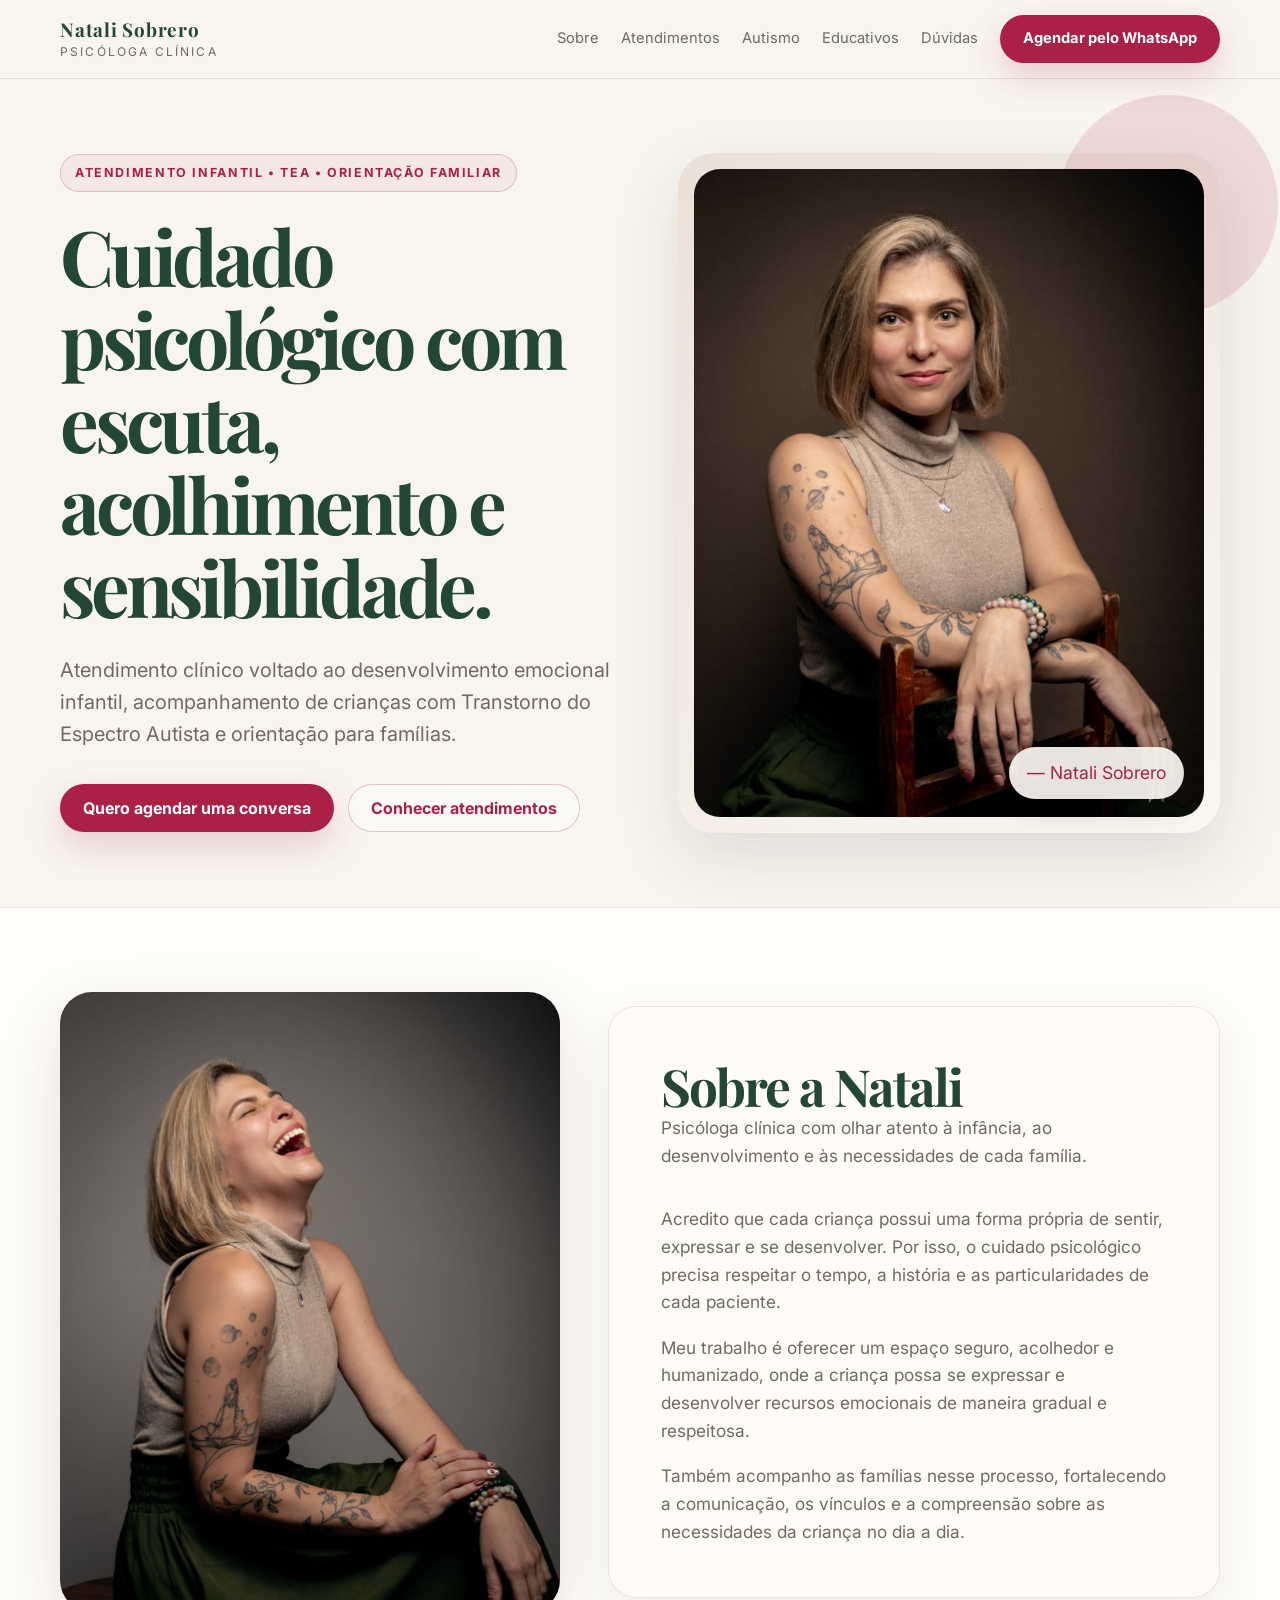
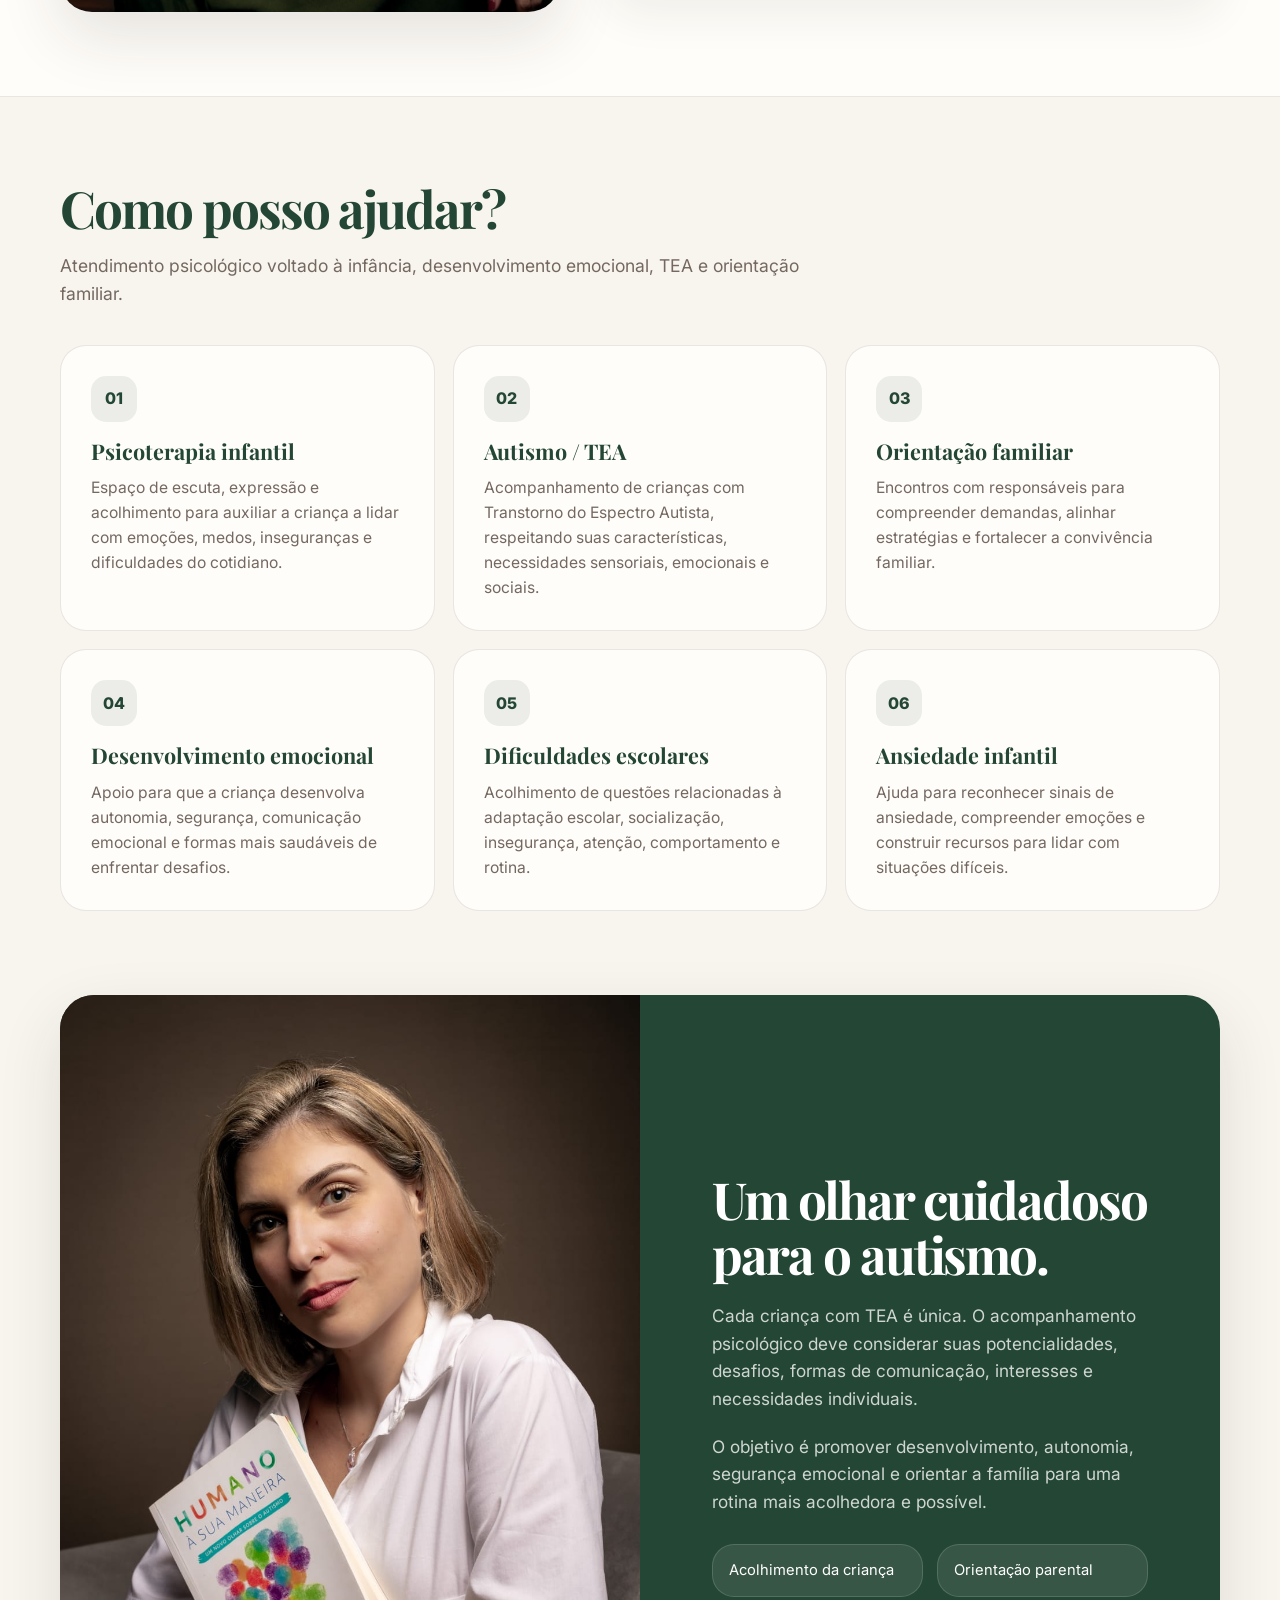
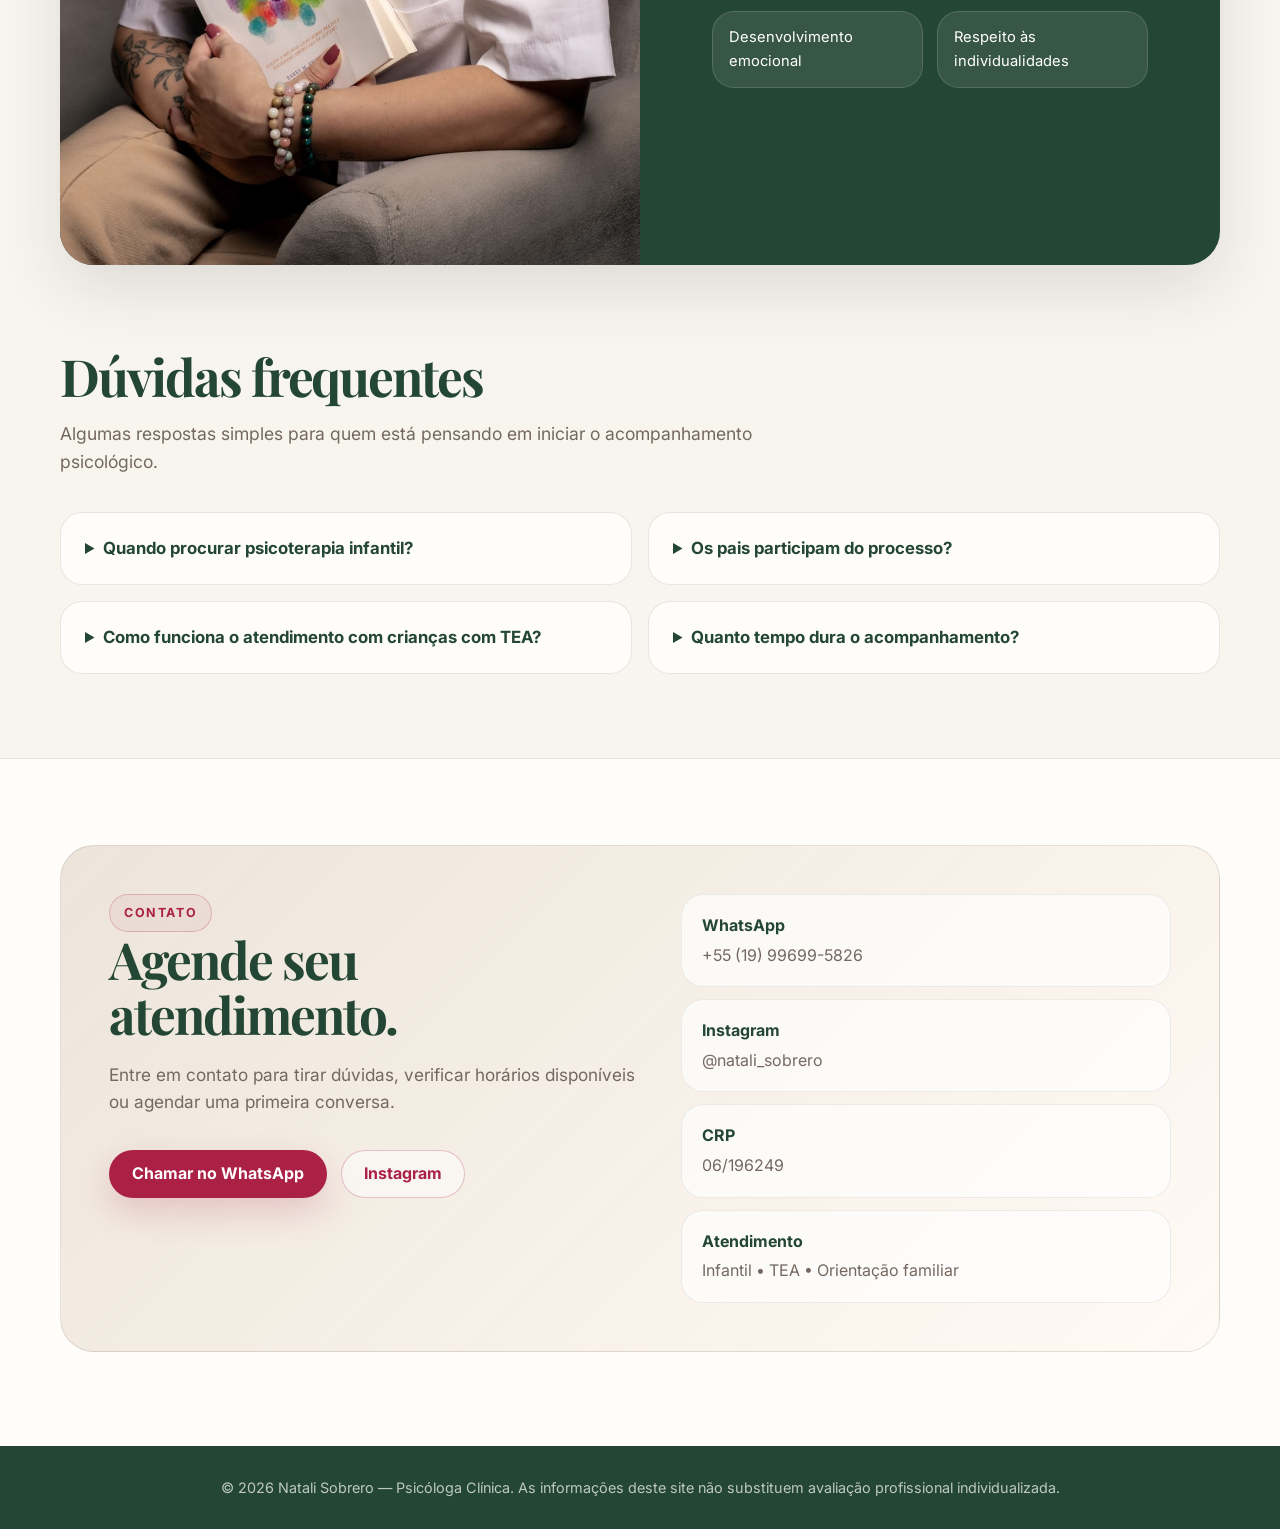
==== commit 7694ca18: "ultimas alteracoes" ====
--- a/index.html
+++ b/index.html
@@ -613,7 +613,7 @@
         <a href="#autismo">Autismo</a>
         <a href="educativos/educativos.html">Educativos</a>
         <a href="#duvidas">Dúvidas</a>
-        <a class="btn btn-primary" href="https://wa.me/5500000000000" target="_blank" rel="noopener">Agendar pelo WhatsApp</a>
+        <a class="btn btn-primary" href="https://wa.me/5519996995826" target="_blank" rel="noopener">Agendar pelo WhatsApp</a>
       </nav>
     </div>
   </header>
@@ -628,7 +628,7 @@
             Atendimento clínico voltado ao desenvolvimento emocional infantil, acompanhamento de crianças com Transtorno do Espectro Autista e orientação para famílias.
           </p>
           <div class="hero-actions">
-            <a class="btn btn-primary" href="https://wa.me/5500000000000" target="_blank" rel="noopener">Quero agendar uma conversa</a>
+            <a class="btn btn-primary" href="https://wa.me/5519996995826" target="_blank" rel="noopener">Quero agendar uma conversa</a>
             <a class="btn btn-outline" href="#atendimentos">Conhecer atendimentos</a>
           </div>
         </div>
@@ -776,7 +776,7 @@
             Entre em contato para tirar dúvidas, verificar horários disponíveis ou agendar uma primeira conversa.
           </p>
           <div class="hero-actions">
-            <a class="btn btn-primary" href="https://wa.me/5500000000000" target="_blank" rel="noopener">Chamar no WhatsApp</a>
+            <a class="btn btn-primary" href="https://wa.me/5519996995826" target="_blank" rel="noopener">Chamar no WhatsApp</a>
             <a class="btn btn-outline" href="https://www.instagram.com/" target="_blank" rel="noopener">Instagram</a>
           </div>
         </div>
@@ -784,7 +784,7 @@
         <div class="contact-info">
           <div class="info-line">
             <strong>WhatsApp</strong>
-            (00) 00000-0000
+            +55 (19) 99699-5826
           </div>
           <div class="info-line">
             <strong>Instagram</strong>
@@ -807,7 +807,9 @@
     <div class="container">
       © <span id="year"></span> Natali Sobrero — Psicóloga Clínica. As informações deste site não substituem avaliação profissional individualizada.
     </div>
-  </footer>
+  
+<span class="site-counter" id="contador-acessos" aria-live="polite"></span>
+</footer>
 
   <script>
     function toggleMenu() {
@@ -816,5 +818,41 @@
 
     document.getElementById('year').textContent = new Date().getFullYear();
   </script>
+
+<script>
+async function atualizarContadorDeAcessos() {
+  const contador = document.getElementById("contador-acessos");
+  if (!contador) return;
+
+  try {
+    const resposta = await fetch(
+      "https://api.counterapi.dev/v1/natali-sobrero/site/up",
+      { cache: "no-store" }
+    );
+
+    if (!resposta.ok) throw new Error(`HTTP ${resposta.status}`);
+
+    const dados = await resposta.json();
+    const total =
+      dados.count ??
+      dados.value ??
+      dados.data?.count ??
+      dados.data?.value;
+
+    if (typeof total === "number") {
+      contador.textContent =
+        `👁️ ${new Intl.NumberFormat("pt-BR").format(total)} acessos`;
+    } else {
+      contador.textContent = "";
+    }
+  } catch (erro) {
+    console.warn("Não foi possível atualizar o contador de acessos.", erro);
+    contador.textContent = "";
+  }
+}
+
+atualizarContadorDeAcessos();
+</script>
+
 </body>
 </html>
